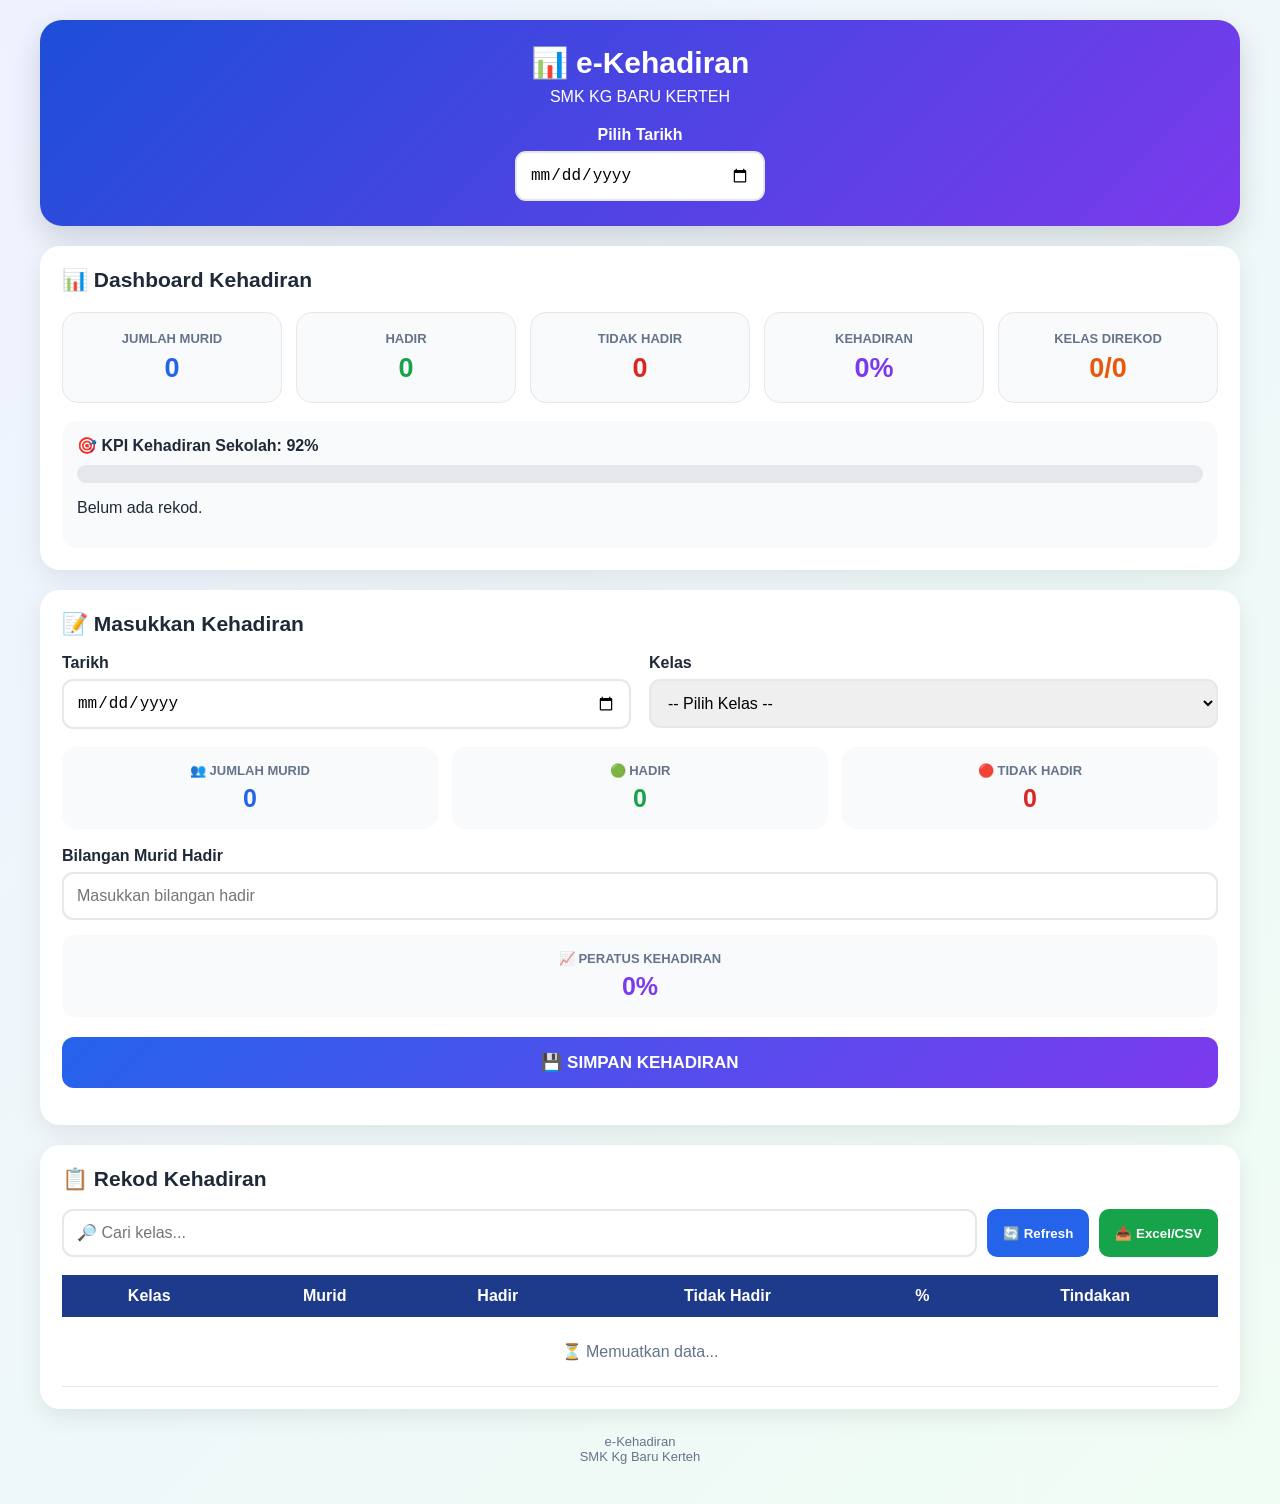
==== index.html @ 301db6bf "Update index.html" ====
<!DOCTYPE html>

<html lang="ms">

<head>

<meta charset="UTF-8">

<meta
name="viewport"
content="width=device-width, initial-scale=1.0">

<title>
e-Kehadiran SMK Kg Baru Kerteh
</title>


<style>

* {
    box-sizing: border-box;
}


body {

    margin: 0;

    font-family:
    Arial,
    sans-serif;

    background:
    linear-gradient(
        135deg,
        #eef2ff,
        #f0fdf4
    );

    color: #1f2937;

}


.container {

    width: min(
        1200px,
        94%
    );

    margin: auto;

    padding: 20px 0 40px;

}


.header {

    background:
    linear-gradient(
        135deg,
        #1d4ed8,
        #7c3aed
    );

    color: white;

    padding: 25px;

    border-radius: 22px;

    text-align: center;

    box-shadow:
    0 12px 30px
    rgba(0,0,0,.15);

}


.header h1 {

    margin: 0;

    font-size: 30px;

}


.header p {

    margin: 8px 0 0;

}


.date-control {

    margin-top: 20px;

}


.date-control input {

    max-width: 250px;

}


.card {

    background: white;

    border-radius: 20px;

    padding: 22px;

    margin-top: 20px;

    box-shadow:
    0 8px 25px
    rgba(0,0,0,.08);

}


.card-title {

    font-size: 21px;

    font-weight: bold;

    margin-bottom: 18px;

}


.dashboard {

    display: grid;

    grid-template-columns:
    repeat(5,1fr);

    gap: 14px;

    margin-top: 20px;

}


.stat {

    background: #f8fafc;

    border-radius: 16px;

    padding: 18px;

    text-align: center;

    border: 1px solid #e5e7eb;

}


.stat-title {

    font-size: 13px;

    font-weight: bold;

    color: #64748b;

}


.stat-value {

    font-size: 27px;

    font-weight: 800;

    margin-top: 7px;

}


.blue {
    color: #2563eb;
}


.green {
    color: #16a34a;
}


.red {
    color: #dc2626;
}


.purple {
    color: #7c3aed;
}


.orange {
    color: #ea580c;
}


.kpi-box {

    margin-top: 18px;

    background: #f8fafc;

    border-radius: 15px;

    padding: 15px;

}


.kpi-bar {

    height: 18px;

    background: #e5e7eb;

    border-radius: 20px;

    overflow: hidden;

    margin-top: 10px;

}


.kpi-progress {

    height: 100%;

    width: 0%;

    background:
    linear-gradient(
        90deg,
        #22c55e,
        #16a34a
    );

    transition: .4s;

}


.form-grid {

    display: grid;

    grid-template-columns:
    1fr 1fr;

    gap: 18px;

}


label {

    display: block;

    font-weight: bold;

    margin-bottom: 7px;

}


input,
select {

    width: 100%;

    padding: 13px;

    border-radius: 11px;

    border:
    2px solid #e5e7eb;

    font-size: 16px;

}


input:focus,
select:focus {

    outline: none;

    border-color: #2563eb;

}


.info-grid {

    display: grid;

    grid-template-columns:
    repeat(3,1fr);

    gap: 14px;

    margin-top: 18px;

}


.info {

    background: #f8fafc;

    padding: 16px;

    border-radius: 14px;

    text-align: center;

}


.info-label {

    font-size: 13px;

    color: #64748b;

    font-weight: bold;

}


.info-value {

    font-size: 25px;

    font-weight: 800;

    margin-top: 6px;

}


.save-btn {

    width: 100%;

    margin-top: 20px;

    padding: 15px;

    border: none;

    border-radius: 12px;

    color: white;

    background:
    linear-gradient(
        135deg,
        #2563eb,
        #7c3aed
    );

    font-size: 17px;

    font-weight: bold;

    cursor: pointer;

}


.save-btn:disabled {

    opacity: .6;

}


.message {

    margin-top: 15px;

}


.success {

    background: #ecfdf5;

    border: 1px solid #22c55e;

    color: #166534;

    padding: 15px;

    border-radius: 12px;

}


.error {

    background: #fef2f2;

    border: 1px solid #ef4444;

    color: #991b1b;

    padding: 15px;

    border-radius: 12px;

}


.tools {

    display: flex;

    gap: 10px;

    margin-bottom: 18px;

}


.search {

    flex: 1;

}


.export-btn {

    background: #16a34a;

    color: white;

}


.refresh-btn {

    background: #2563eb;

    color: white;

}


button {

    border: none;

    padding: 12px 16px;

    border-radius: 10px;

    font-weight: bold;

    cursor: pointer;

}


.table-wrapper {

    overflow-x: auto;

}


table {

    width: 100%;

    border-collapse: collapse;

    min-width: 750px;

}


th {

    background: #1e3a8a;

    color: white;

    padding: 12px;

}


td {

    padding: 11px;

    border-bottom:
    1px solid #e5e7eb;

    text-align: center;

}


tr:hover {

    background: #f8fafc;

}


.hadir {

    color: #16a34a;

    font-weight: bold;

}


.tidak {

    color: #dc2626;

    font-weight: bold;

}


.badge {

    display: inline-block;

    padding: 6px 10px;

    border-radius: 20px;

    background: #dbeafe;

    color: #1d4ed8;

    font-weight: bold;

}


.edit {

    background: #fef3c7;

    color: #92400e;

}


.empty {

    padding: 25px;

    text-align: center;

    color: #64748b;

}


.footer {

    text-align: center;

    margin-top: 25px;

    color: #64748b;

    font-size: 13px;

}


@media(max-width:900px) {

    .dashboard {

        grid-template-columns:
        repeat(2,1fr);

    }

}


@media(max-width:700px) {

    .form-grid {

        grid-template-columns: 1fr;

    }


    .info-grid {

        grid-template-columns: 1fr;

    }


    .tools {

        flex-direction: column;

    }


    .dashboard {

        grid-template-columns: 1fr 1fr;

    }


    .header h1 {

        font-size: 23px;

    }

}


</style>

</head>


<body>


<div class="container">


<div class="header">

<h1>
📊 e-Kehadiran
</h1>

<p>
SMK KG BARU KERTEH
</p>

<p id="tarikhPaparan">
</p>


<div class="date-control">

<label>
Pilih Tarikh
</label>

<input
type="date"
id="tarikh"
onchange="muatData()">

</div>

</div>


<!-- DASHBOARD -->


<div class="card">

<div class="card-title">
📊 Dashboard Kehadiran
</div>


<div class="dashboard">


<div class="stat">

<div class="stat-title">
JUMLAH MURID
</div>

<div
id="statJumlah"
class="stat-value blue">

0

</div>

</div>


<div class="stat">

<div class="stat-title">
HADIR
</div>

<div
id="statHadir"
class="stat-value green">

0

</div>

</div>


<div class="stat">

<div class="stat-title">
TIDAK HADIR
</div>

<div
id="statTidak"
class="stat-value red">

0

</div>

</div>


<div class="stat">

<div class="stat-title">
KEHADIRAN
</div>

<div
id="statPeratus"
class="stat-value purple">

0%

</div>

</div>


<div class="stat">

<div class="stat-title">
KELAS DIREKOD
</div>

<div
id="statKelas"
class="stat-value orange">

0/0

</div>

</div>


</div>


<div class="kpi-box">

<b>
🎯 KPI Kehadiran Sekolah: 92%
</b>

<div class="kpi-bar">

<div
id="kpiProgress"
class="kpi-progress">
</div>

</div>

<p id="kpiStatus">
Belum ada rekod.
</p>

</div>


</div>


<!-- BORANG -->


<div class="card">

<div class="card-title">
📝 Masukkan Kehadiran
</div>


<div class="form-grid">


<div>

<label>
Tarikh
</label>

<input
type="date"
id="tarikhInput"
onchange="syncTarikh()">

</div>


<div>

<label>
Kelas
</label>

<select
id="kelas"
onchange="tukarKelas()">

<option value="">
-- Pilih Kelas --
</option>

</select>

</div>


</div>


<div class="info-grid">


<div class="info">

<div class="info-label">
👥 JUMLAH MURID
</div>

<div
id="jumlahView"
class="info-value blue">

0

</div>

</div>


<div class="info">

<div class="info-label">
🟢 HADIR
</div>

<div
id="hadirView"
class="info-value green">

0

</div>

</div>


<div class="info">

<div class="info-label">
🔴 TIDAK HADIR
</div>

<div
id="takHadirView"
class="info-value red">

0

</div>

</div>


</div>


<div style="margin-top:18px;">

<label>
Bilangan Murid Hadir
</label>

<input
type="number"
id="hadir"
min="0"
placeholder="Masukkan bilangan hadir"
oninput="kira()">

</div>


<div class="info" style="margin-top:15px;">

<div class="info-label">
📈 PERATUS KEHADIRAN
</div>

<div
id="peratusView"
class="info-value purple">

0%

</div>

</div>


<button
id="btnSimpan"
class="save-btn"
onclick="simpan()">

💾 SIMPAN KEHADIRAN

</button>


<div
id="message"
class="message">
</div>


</div>


<!-- REKOD -->


<div class="card">

<div class="card-title">
📋 Rekod Kehadiran
</div>


<div class="tools">

<input
class="search"
type="text"
id="carian"
placeholder="🔎 Cari kelas..."
oninput="tapisJadual()">


<button
class="refresh-btn"
onclick="muatData()">

🔄 Refresh

</button>


<button
class="export-btn"
onclick="exportCSV()">

📥 Excel/CSV

</button>

</div>


<div class="table-wrapper">

<table>

<thead>

<tr>

<th>
Kelas
</th>

<th>
Murid
</th>

<th>
Hadir
</th>

<th>
Tidak Hadir
</th>

<th>
%
</th>

<th>
Tindakan
</th>

</tr>

</thead>


<tbody id="rekod">

<tr>

<td
colspan="6"
class="empty">

⏳ Memuatkan data...

</td>

</tr>

</tbody>

</table>

</div>


</div>


<div class="footer">

e-Kehadiran
<br>
SMK Kg Baru Kerteh

</div>


</div>


<script>


/************************************************
 * CONFIG
 ************************************************/


const SCRIPT_URL =
https://script.google.com/macros/s/AKfycbwJNVjR1p91tRyweeaOkxbf3aS13sUCuHmcvv4fq6puHfkIz-mjlURTvngEuiBLgDnQXQ/exec;


const KPI = 92;


let senaraiKelas = [];

let semuaRekod = [];


/************************************************
 * START
 ************************************************/


document.addEventListener(
    "DOMContentLoaded",
    async function() {

        const today =
            formatDateLocal(
                new Date()
            );

        document.getElementById(
            "tarikh"
        ).value = today;


        document.getElementById(
            "tarikhInput"
        ).value = today;


        paparTarikh();


        await muatKelas();

        await muatData();

    }
);


/************************************************
 * TARIKH
 ************************************************/


function formatDateLocal(date) {

    const y =
        date.getFullYear();


    const m =
        String(
            date.getMonth() + 1
        ).padStart(2,"0");


    const d =
        String(
            date.getDate()
        ).padStart(2,"0");


    return `${y}-${m}-${d}`;

}


function paparTarikh() {

    const value =
        document.getElementById(
            "tarikh"
        ).value;


    if (!value) return;


    const date =
        new Date(
            value + "T00:00:00"
        );


    document.getElementById(
        "tarikhPaparan"
    ).textContent =
        date.toLocaleDateString(
            "ms-MY",
            {
                weekday:"long",
                day:"numeric",
                month:"long",
                year:"numeric"
            }
        );

}


function syncTarikh() {

    const value =
        document.getElementById(
            "tarikhInput"
        ).value;


    document.getElementById(
        "tarikh"
    ).value =
        value;


    paparTarikh();

    muatData();

}


/************************************************
 * KELAS
 ************************************************/


async function muatKelas() {

    try {

        const response =
            await fetch(
                SCRIPT_URL +
                "?action=kelas&t=" +
                Date.now()
            );


        const result =
            await response.json();


        if (!Array.isArray(result)) {

            throw new Error(
                "Senarai kelas tidak sah."
            );

        }


        senaraiKelas =
            result;


        const select =
            document.getElementById(
                "kelas"
            );


        select.innerHTML = `

            <option value="">
                -- Pilih Kelas --
            </option>

        `;


        senaraiKelas.forEach(item => {

            const option =
                document.createElement(
                    "option"
                );


            option.value =
                item.kelas;


            option.textContent =
                item.kelas +
                " (" +
                item.jumlah +
                " murid)";


            select.appendChild(
                option
            );

        });

    }

    catch(error) {

        console.error(error);

        showMessage(
            "Gagal memuatkan senarai kelas.",
            true
        );

    }

}


/************************************************
 * TUKAR KELAS
 ************************************************/


function tukarKelas() {

    const kelas =
        document.getElementById(
            "kelas"
        ).value;


    const item =
        senaraiKelas.find(
            x =>
                x.kelas === kelas
        );


    const jumlah =
        item
            ? Number(item.jumlah)
            : 0;


    document.getElementById(
        "jumlahView"
    ).textContent =
        jumlah;


    document.getElementById(
        "hadir"
    ).value = "";


    document.getElementById(
        "hadir"
    ).max =
        jumlah;


    document.getElementById(
        "hadirView"
    ).textContent =
        "0";


    document.getElementById(
        "takHadirView"
    ).textContent =
        "0";


    document.getElementById(
        "peratusView"
    ).textContent =
        "0%";


    /*
     * Jika rekod kelas tersebut sudah ada,
     * paparkan untuk edit.
     */

    const existing =
        semuaRekod.find(
            x =>
                x.kelas === kelas
        );


    if (existing) {

        document.getElementById(
            "hadir"
        ).value =
            existing.hadir;

        kira();

    }

}


/************************************************
 * KIRA
 ************************************************/


function kira() {

    const jumlah =
        Number(
            document.getElementById(
                "jumlahView"
            ).textContent
        );


    const input =
        document.getElementById(
            "hadir"
        );


    const hadir =
        Number(
            input.value
        );


    if (!jumlah) {

        return;

    }


    if (
        input.value === ""
    ) {

        document.getElementById(
            "hadirView"
        ).textContent =
            "0";


        document.getElementById(
            "takHadirView"
        ).textContent =
            "0";


        document.getElementById(
            "peratusView"
        ).textContent =
            "0%";


        return;

    }


    if (
        hadir < 0 ||
        hadir > jumlah
    ) {

        input.style.borderColor =
            "#dc2626";

        document.getElementById(
            "takHadirView"
        ).textContent =
            "—";


        document.getElementById(
            "peratusView"
        ).textContent =
            "Tidak sah";


        return;

    }


    input.style.borderColor =
        "";


    const tidakHadir =
        jumlah - hadir;


    const peratus =
        (
            hadir /
            jumlah *
            100
        ).toFixed(2);


    document.getElementById(
        "hadirView"
    ).textContent =
        hadir;


    document.getElementById(
        "takHadirView"
    ).textContent =
        tidakHadir;


    document.getElementById(
        "peratusView"
    ).textContent =
        peratus + "%";

}


/************************************************
 * SIMPAN
 ************************************************/


async function simpan() {

    const tarikh =
        document.getElementById(
            "tarikhInput"
        ).value;


    const kelas =
        document.getElementById(
            "kelas"
        ).value;


    const hadirInput =
        document.getElementById(
            "hadir"
        );


    const hadir =
        Number(
            hadirInput.value
        );


    const item =
        senaraiKelas.find(
            x =>
                x.kelas === kelas
        );


    if (!tarikh) {

        showMessage(
            "⚠️ Sila pilih tarikh.",
            true
        );

        return;

    }


    if (!kelas) {

        showMessage(
            "⚠️ Sila pilih kelas.",
            true
        );

        return;

    }


    if (
        hadirInput.value === ""
    ) {

        showMessage(
            "⚠️ Sila masukkan bilangan hadir.",
            true
        );

        return;

    }


    const jumlah =
        Number(
            item.jumlah
        );


    if (
        hadir < 0 ||
        hadir > jumlah
    ) {

        showMessage(
            "⚠️ Bilangan hadir tidak sah.",
            true
        );

        return;

    }


    const button =
        document.getElementById(
            "btnSimpan"
        );


    button.disabled = true;

    button.textContent =
        "⏳ Menyimpan...";


    try {

        const response =
            await fetch(
                SCRIPT_URL,
                {

                    method: "POST",

                    body:
                        JSON.stringify({

                            action:
                                "simpan",

                            tarikh:
                                tarikh,

                            kelas:
                                kelas,

                            jumlah:
                                jumlah,

                            hadir:
                                hadir

                        })

                }
            );


        const result =
            await response.json();


        if (
            !result.success
        ) {

            throw new Error(
                result.error ||
                "Gagal menyimpan."
            );

        }


        showMessage(

            "✅ " +
            result.message +
            "<br><br>" +

            "<b>" +
            kelas +
            "</b><br>" +

            "Hadir: " +
            hadir +
            "/" +
            jumlah +
            "<br>" +

            "Tidak hadir: " +
            (
                jumlah - hadir
            ) +
            "<br>" +

            "Kehadiran: " +
            result.peratus +
            "%"

        );


        await muatData();


    }

    catch(error) {

        console.error(error);

        showMessage(
            "❌ Gagal menyimpan: " +
            error.message,
            true
        );

    }


    button.disabled = false;

    button.textContent =
        "💾 SIMPAN KEHADIRAN";

}


/************************************************
 * LOAD DATA
 ************************************************/


async function muatData() {

    const tarikh =
        document.getElementById(
            "tarikh"
        ).value;


    if (!tarikh) {

        return;

    }


    paparTarikh();


    const tbody =
        document.getElementById(
            "rekod"
        );


    tbody.innerHTML = `

        <tr>

            <td
                colspan="6"
                class="empty">

                ⏳ Memuatkan data...

            </td>

        </tr>

    `;


    try {

        const response =
            await fetch(

                SCRIPT_URL +
                "?action=rekod" +
                "&tarikh=" +
                encodeURIComponent(
                    tarikh
                ) +
                "&t=" +
                Date.now()

            );


        const result =
            await response.json();


        if (
            !result.success
        ) {

            throw new Error(
                result.error ||
                "Gagal mendapatkan data."
            );

        }


        semuaRekod =
            result.records || [];


        paparDashboard(
            result.summary
        );


        paparJadual(
            semuaRekod
        );


    }

    catch(error) {

        console.error(error);


        tbody.innerHTML = `

            <tr>

                <td
                    colspan="6"
                    class="empty"
                    style="color:#dc2626;">

                    ❌ Gagal memuatkan data.

                    <br><br>

                    ${error.message}

                </td>

            </tr>

        `;

    }

}


/************************************************
 * DASHBOARD
 ************************************************/


function paparDashboard(
    summary
) {

    document.getElementById(
        "statJumlah"
    ).textContent =
        summary.jumlah || 0;


    document.getElementById(
        "statHadir"
    ).textContent =
        summary.hadir || 0;


    document.getElementById(
        "statTidak"
    ).textContent =
        summary.tidakHadir || 0;


    document.getElementById(
        "statPeratus"
    ).textContent =
        (summary.peratus || 0)
        .toFixed(2) +
        "%";


    document.getElementById(
        "statKelas"
    ).textContent =

        (summary.kelasDirekod || 0) +
        "/" +
        (summary.jumlahKelas || 0);


    const progress =
        Math.min(
            Number(
                summary.peratus || 0
            ),
            100
        );


    document.getElementById(
        "kpiProgress"
    ).style.width =
        progress + "%";


    const status =
        document.getElementById(
            "kpiStatus"
        );


    if (
        summary.kelasDirekod === 0
    ) {

        status.textContent =
            "Belum ada rekod untuk tarikh ini.";

        return;

    }


    if (
        summary.peratus >= KPI
    ) {

        status.innerHTML =
            "🟢 <b>TAHNIAH!</b> " +
            "Kehadiran sekolah telah mencapai KPI 92%.";

    }

    else {

        status.innerHTML =
            "🔴 Kehadiran masih " +
            "di bawah KPI 92%. " +
            "Teruskan usaha meningkatkan kehadiran murid.";

    }

}


/************************************************
 * PAPAR JADUAL
 ************************************************/


function paparJadual(
    data
) {

    const tbody =
        document.getElementById(
            "rekod"
        );


    tbody.innerHTML = "";


    if (
        data.length === 0
    ) {

        tbody.innerHTML = `

            <tr>

                <td
                    colspan="6"
                    class="empty">

                    📭 Tiada rekod untuk tarikh ini.

                </td>

            </tr>

        `;

        return;

    }


    data.forEach(item => {

        const tr =
            document.createElement(
                "tr"
            );


        tr.innerHTML = `

            <td>
                <b>
                    ${escapeHTML(
                        item.kelas
                    )}
                </b>
            </td>

            <td>
                ${item.jumlah}
            </td>

            <td class="hadir">
                ${item.hadir}
            </td>

            <td class="tidak">
                ${item.tidakHadir}
            </td>

            <td>

                <span class="badge">

                    ${Number(
                        item.peratus
                    ).toFixed(2)}%

                </span>

            </td>

            <td>

                <button
                    class="edit"
                    onclick="editRekod(
                        '${escapeJS(item.kelas)}',
                        ${item.hadir}
                    )">

                    ✏️ Edit

                </button>

            </td>

        `;


        tbody.appendChild(
            tr
        );

    });

}


/************************************************
 * EDIT
 ************************************************/


function editRekod(
    kelas,
    hadir
) {

    document.getElementById(
        "kelas"
    ).value =
        kelas;


    tukarKelas();


    document.getElementById(
        "hadir"
    ).value =
        hadir;


    kira();


    window.scrollTo({

        top: 0,

        behavior: "smooth"

    });

}


/************************************************
 * CARIAN
 ************************************************/


function tapisJadual() {

    const search =
        document.getElementById(
            "carian"
        ).value
        .toLowerCase();


    const rows =
        document.querySelectorAll(
            "#rekod tr"
        );


    rows.forEach(row => {

        const text =
            row.textContent
            .toLowerCase();


        row.style.display =
            text.includes(search)
                ? ""
                : "none";

    });

}


/************************************************
 * EXPORT CSV
 ************************************************/


function exportCSV() {

    if (
        semuaRekod.length === 0
    ) {

        alert(
            "Tiada data untuk dieksport."
        );

        return;

    }


    const tarikh =
        document.getElementById(
            "tarikh"
        ).value;


    let csv =
        "Tarikh,Kelas,Jumlah Murid,Hadir,Tidak Hadir,Peratus\n";


    semuaRekod.forEach(item => {

        csv += [

            tarikh,

            item.kelas,

            item.jumlah,

            item.hadir,

            item.tidakHadir,

            Number(
                item.peratus
            ).toFixed(2) + "%"

        ].join(",") + "\n";

    });


    const blob =
        new Blob(
            [csv],
            {
                type:
                "text/csv;charset=utf-8;"
            }
        );


    const url =
        URL.createObjectURL(
            blob
        );


    const link =
        document.createElement(
            "a"
        );


    link.href = url;


    link.download =
        "Kehadiran_" +
        tarikh +
        ".csv";


    link.click();


    URL.revokeObjectURL(
        url
    );

}


/************************************************
 * MESSAGE
 ************************************************/


function showMessage(
    message,
    error = false
) {

    const element =
        document.getElementById(
            "message"
        );


    element.className =
        error
            ? "message error"
            : "message success";


    element.innerHTML =
        message;

}


/************************************************
 * SECURITY
 ************************************************/


function escapeHTML(
    value
) {

    return String(value)

        .replace(
            /&/g,
            "&amp;"
        )

        .replace(
            /</g,
            "&lt;"
        )

        .replace(
            />/g,
            "&gt;"
        )

        .replace(
            /"/g,
            "&quot;"
        )

        .replace(
            /'/g,
            "&#039;"
        );

}


function escapeJS(
    value
) {

    return String(value)
        .replace(
            /\\/g,
            "\\\\"
        )
        .replace(
            /'/g,
            "\\'"
        );

}


</script>

</body>

</html>
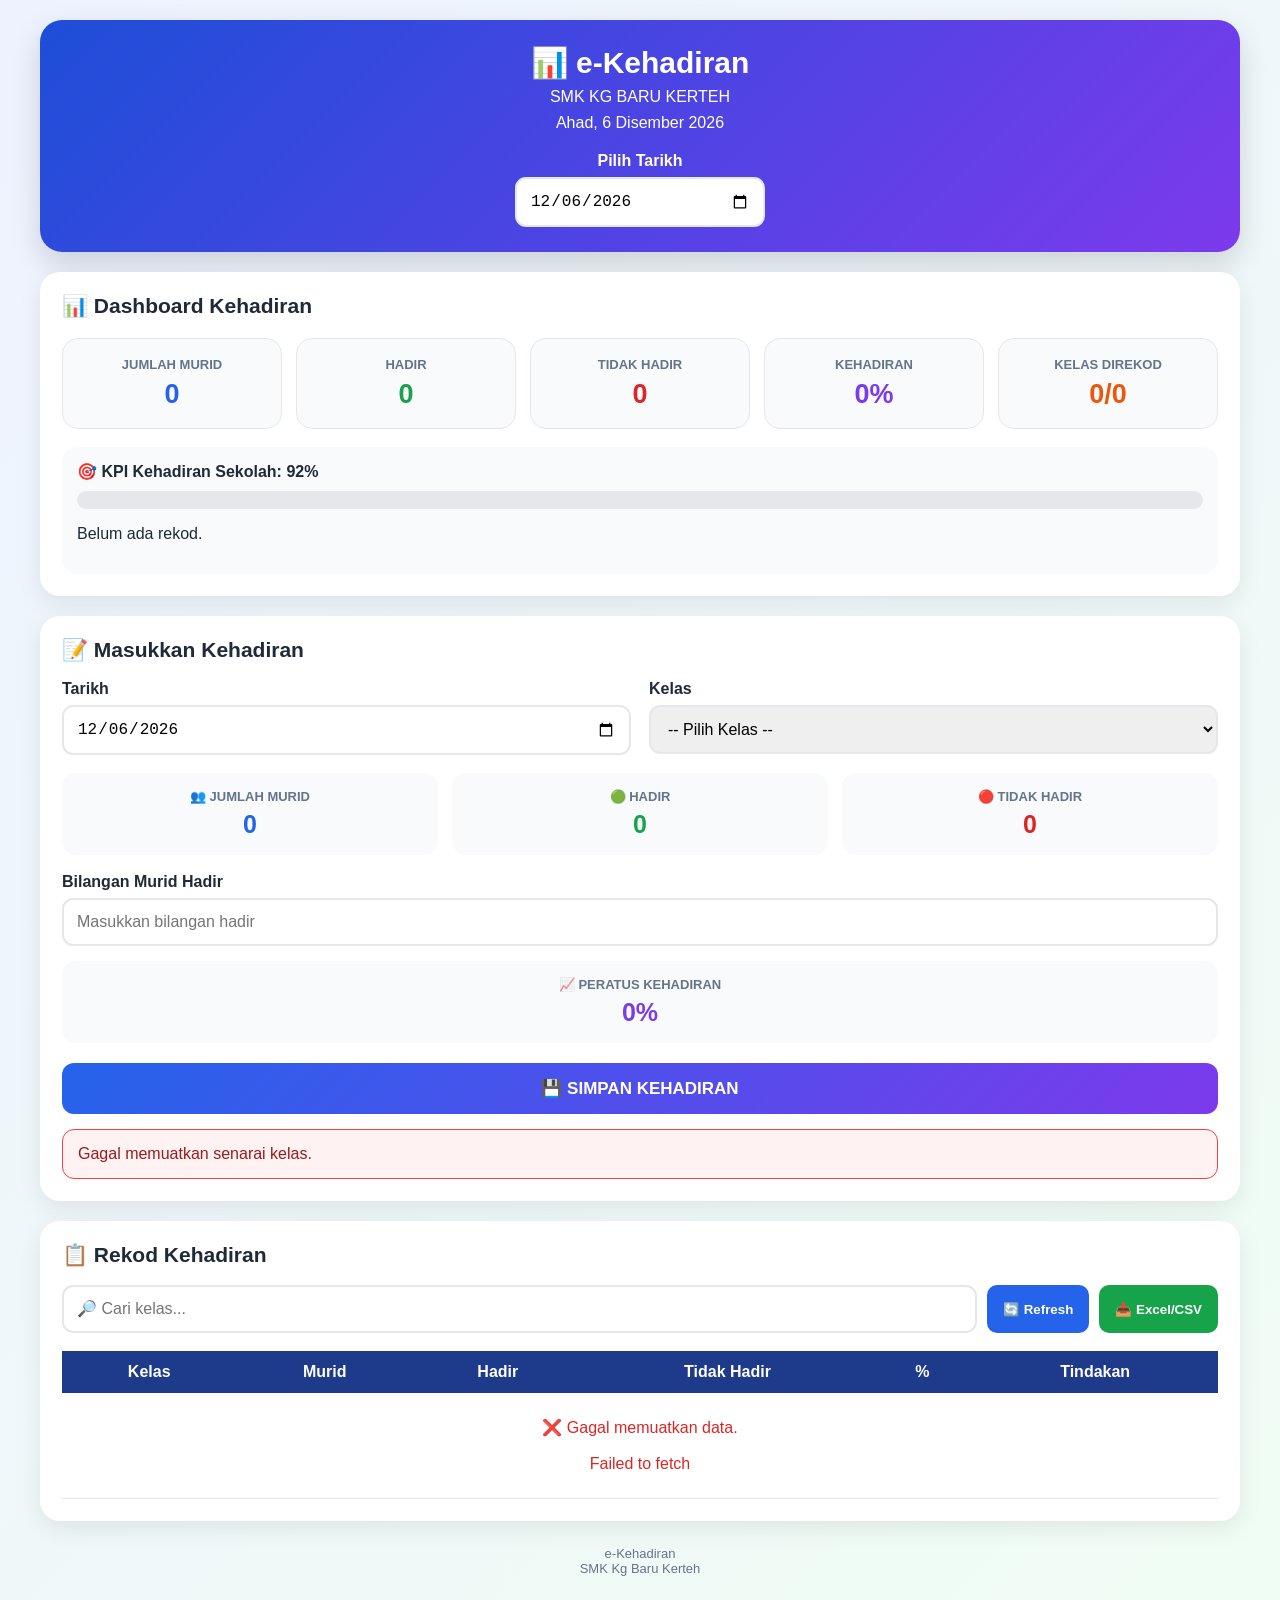
==== commit 61157b83: "Update index.html" ====
--- a/index.html
+++ b/index.html
@@ -1098,7 +1098,7 @@
 
 
 const SCRIPT_URL =
-https://script.google.com/macros/s/AKfycbwJNVjR1p91tRyweeaOkxbf3aS13sUCuHmcvv4fq6puHfkIz-mjlURTvngEuiBLgDnQXQ/exec;
+"https://script.google.com/macros/s/AKfycbwJNVjR1p91tRyweeaOkxbf3aS13sUCuHmcvv4fq6puHfkIz-mjlURTvngEuiBLgDnQXQ/exec";
 
 
 const KPI = 92;
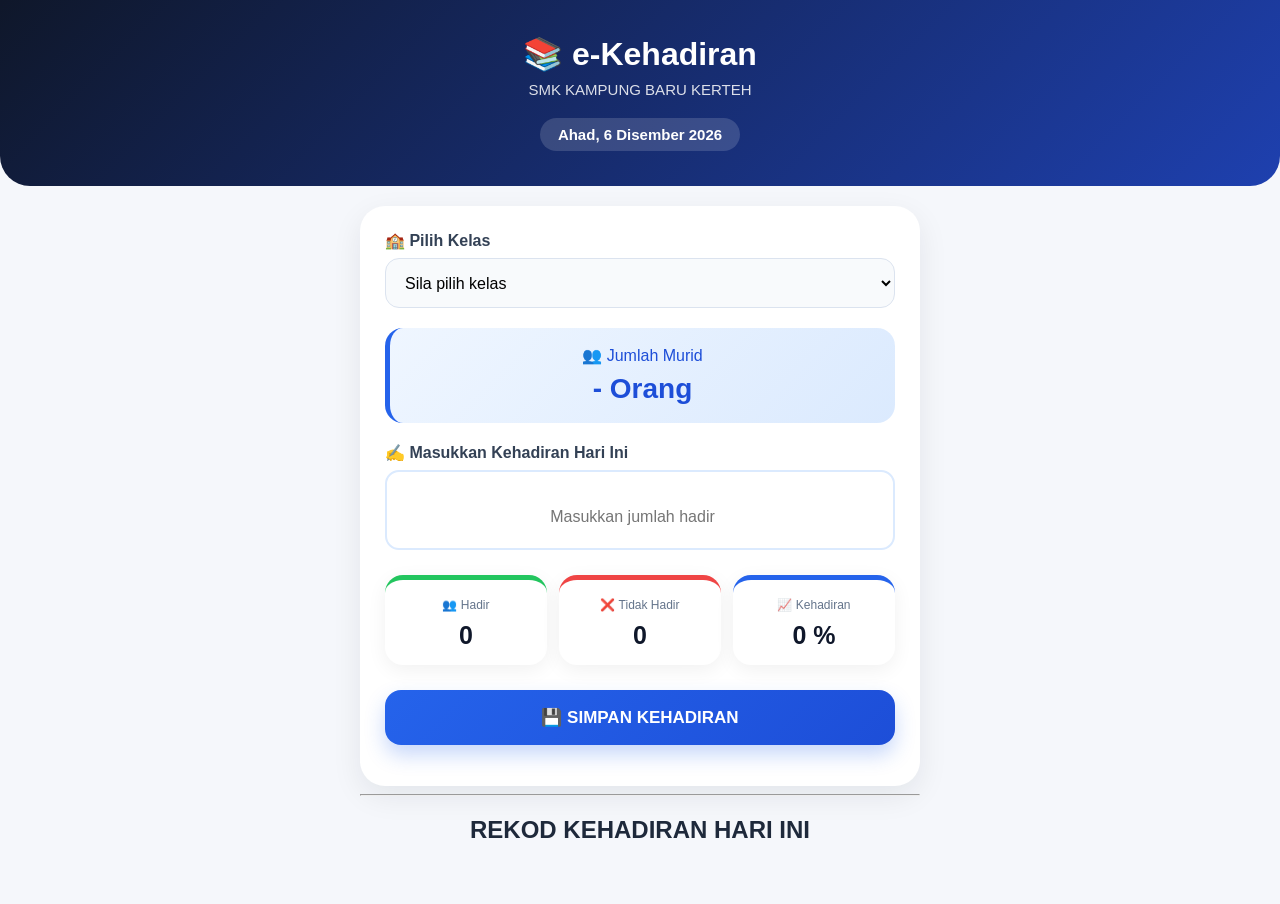
==== commit b8695599: "Add files via upload" ====
--- a/index.html
+++ b/index.html
@@ -1,657 +1,13 @@
 <!DOCTYPE html>
-
-<html lang="ms">
+<html>
 
 <head>
 
-<meta charset="UTF-8">
-
-<meta
-name="viewport"
-content="width=device-width, initial-scale=1.0">
-
-<title>
-e-Kehadiran SMK Kg Baru Kerteh
-</title>
-
-
-<style>
-
-* {
-    box-sizing: border-box;
-}
-
-
-body {
-
-    margin: 0;
-
-    font-family:
-    Arial,
-    sans-serif;
-
-    background:
-    linear-gradient(
-        135deg,
-        #eef2ff,
-        #f0fdf4
-    );
-
-    color: #1f2937;
-
-}
-
-
-.container {
-
-    width: min(
-        1200px,
-        94%
-    );
-
-    margin: auto;
-
-    padding: 20px 0 40px;
-
-}
-
-
-.header {
-
-    background:
-    linear-gradient(
-        135deg,
-        #1d4ed8,
-        #7c3aed
-    );
-
-    color: white;
-
-    padding: 25px;
-
-    border-radius: 22px;
-
-    text-align: center;
-
-    box-shadow:
-    0 12px 30px
-    rgba(0,0,0,.15);
-
-}
-
-
-.header h1 {
-
-    margin: 0;
-
-    font-size: 30px;
-
-}
-
-
-.header p {
-
-    margin: 8px 0 0;
-
-}
-
-
-.date-control {
-
-    margin-top: 20px;
-
-}
-
-
-.date-control input {
-
-    max-width: 250px;
-
-}
-
-
-.card {
-
-    background: white;
-
-    border-radius: 20px;
-
-    padding: 22px;
-
-    margin-top: 20px;
-
-    box-shadow:
-    0 8px 25px
-    rgba(0,0,0,.08);
-
-}
-
-
-.card-title {
-
-    font-size: 21px;
-
-    font-weight: bold;
-
-    margin-bottom: 18px;
-
-}
-
-
-.dashboard {
-
-    display: grid;
-
-    grid-template-columns:
-    repeat(5,1fr);
-
-    gap: 14px;
-
-    margin-top: 20px;
-
-}
-
-
-.stat {
-
-    background: #f8fafc;
-
-    border-radius: 16px;
-
-    padding: 18px;
-
-    text-align: center;
-
-    border: 1px solid #e5e7eb;
-
-}
-
-
-.stat-title {
-
-    font-size: 13px;
-
-    font-weight: bold;
-
-    color: #64748b;
-
-}
-
-
-.stat-value {
-
-    font-size: 27px;
-
-    font-weight: 800;
-
-    margin-top: 7px;
-
-}
-
-
-.blue {
-    color: #2563eb;
-}
-
-
-.green {
-    color: #16a34a;
-}
-
-
-.red {
-    color: #dc2626;
-}
-
-
-.purple {
-    color: #7c3aed;
-}
-
-
-.orange {
-    color: #ea580c;
-}
-
-
-.kpi-box {
-
-    margin-top: 18px;
-
-    background: #f8fafc;
-
-    border-radius: 15px;
-
-    padding: 15px;
-
-}
-
-
-.kpi-bar {
-
-    height: 18px;
-
-    background: #e5e7eb;
-
-    border-radius: 20px;
-
-    overflow: hidden;
-
-    margin-top: 10px;
-
-}
-
-
-.kpi-progress {
-
-    height: 100%;
-
-    width: 0%;
-
-    background:
-    linear-gradient(
-        90deg,
-        #22c55e,
-        #16a34a
-    );
-
-    transition: .4s;
-
-}
-
-
-.form-grid {
-
-    display: grid;
-
-    grid-template-columns:
-    1fr 1fr;
-
-    gap: 18px;
-
-}
-
-
-label {
-
-    display: block;
-
-    font-weight: bold;
-
-    margin-bottom: 7px;
-
-}
-
-
-input,
-select {
-
-    width: 100%;
-
-    padding: 13px;
-
-    border-radius: 11px;
-
-    border:
-    2px solid #e5e7eb;
-
-    font-size: 16px;
-
-}
-
-
-input:focus,
-select:focus {
-
-    outline: none;
-
-    border-color: #2563eb;
-
-}
-
-
-.info-grid {
-
-    display: grid;
-
-    grid-template-columns:
-    repeat(3,1fr);
-
-    gap: 14px;
-
-    margin-top: 18px;
-
-}
-
-
-.info {
-
-    background: #f8fafc;
-
-    padding: 16px;
-
-    border-radius: 14px;
-
-    text-align: center;
-
-}
-
-
-.info-label {
-
-    font-size: 13px;
-
-    color: #64748b;
-
-    font-weight: bold;
-
-}
-
-
-.info-value {
-
-    font-size: 25px;
-
-    font-weight: 800;
-
-    margin-top: 6px;
-
-}
-
-
-.save-btn {
-
-    width: 100%;
-
-    margin-top: 20px;
-
-    padding: 15px;
-
-    border: none;
-
-    border-radius: 12px;
-
-    color: white;
-
-    background:
-    linear-gradient(
-        135deg,
-        #2563eb,
-        #7c3aed
-    );
-
-    font-size: 17px;
-
-    font-weight: bold;
-
-    cursor: pointer;
-
-}
-
-
-.save-btn:disabled {
-
-    opacity: .6;
-
-}
-
-
-.message {
-
-    margin-top: 15px;
-
-}
-
-
-.success {
-
-    background: #ecfdf5;
-
-    border: 1px solid #22c55e;
-
-    color: #166534;
-
-    padding: 15px;
-
-    border-radius: 12px;
-
-}
-
-
-.error {
-
-    background: #fef2f2;
-
-    border: 1px solid #ef4444;
-
-    color: #991b1b;
-
-    padding: 15px;
-
-    border-radius: 12px;
-
-}
-
-
-.tools {
-
-    display: flex;
-
-    gap: 10px;
-
-    margin-bottom: 18px;
-
-}
-
-
-.search {
-
-    flex: 1;
-
-}
-
-
-.export-btn {
-
-    background: #16a34a;
-
-    color: white;
-
-}
-
-
-.refresh-btn {
-
-    background: #2563eb;
-
-    color: white;
-
-}
-
-
-button {
-
-    border: none;
-
-    padding: 12px 16px;
-
-    border-radius: 10px;
-
-    font-weight: bold;
-
-    cursor: pointer;
-
-}
-
-
-.table-wrapper {
-
-    overflow-x: auto;
-
-}
-
-
-table {
-
-    width: 100%;
-
-    border-collapse: collapse;
-
-    min-width: 750px;
-
-}
-
-
-th {
-
-    background: #1e3a8a;
-
-    color: white;
-
-    padding: 12px;
-
-}
-
-
-td {
-
-    padding: 11px;
-
-    border-bottom:
-    1px solid #e5e7eb;
-
-    text-align: center;
-
-}
-
-
-tr:hover {
-
-    background: #f8fafc;
-
-}
-
-
-.hadir {
-
-    color: #16a34a;
-
-    font-weight: bold;
-
-}
-
-
-.tidak {
-
-    color: #dc2626;
-
-    font-weight: bold;
-
-}
-
-
-.badge {
-
-    display: inline-block;
-
-    padding: 6px 10px;
-
-    border-radius: 20px;
-
-    background: #dbeafe;
-
-    color: #1d4ed8;
-
-    font-weight: bold;
-
-}
-
-
-.edit {
-
-    background: #fef3c7;
-
-    color: #92400e;
-
-}
-
-
-.empty {
-
-    padding: 25px;
-
-    text-align: center;
-
-    color: #64748b;
-
-}
-
-
-.footer {
-
-    text-align: center;
-
-    margin-top: 25px;
-
-    color: #64748b;
-
-    font-size: 13px;
-
-}
-
-
-@media(max-width:900px) {
-
-    .dashboard {
-
-        grid-template-columns:
-        repeat(2,1fr);
-
-    }
-
-}
-
-
-@media(max-width:700px) {
-
-    .form-grid {
-
-        grid-template-columns: 1fr;
-
-    }
-
-
-    .info-grid {
-
-        grid-template-columns: 1fr;
-
-    }
-
-
-    .tools {
-
-        flex-direction: column;
-
-    }
-
-
-    .dashboard {
-
-        grid-template-columns: 1fr 1fr;
-
-    }
-
-
-    .header h1 {
-
-        font-size: 23px;
-
-    }
-
-}
-
-
-</style>
+<title>e-Kehadiran SMK Kampung Baru Kerteh</title>
+
+<meta name="viewport" content="width=device-width, initial-scale=1">
+
+<link rel="stylesheet" href="css/style.css">
 
 </head>
 
@@ -659,1678 +15,366 @@
 <body>
 
 
+<div class="app-header">
+
+    <h1>
+        📚 e-Kehadiran
+    </h1>
+
+    <p>
+        SMK KAMPUNG BARU KERTEH
+    </p>
+
+    <span id="tarikhHariIni"></span>
+
+</div>
+
+
+
 <div class="container">
 
 
-<div class="header">
-
-<h1>
-📊 e-Kehadiran
-</h1>
-
-<p>
-SMK KG BARU KERTEH
-</p>
-
-<p id="tarikhPaparan">
-</p>
-
-
-<div class="date-control">
+
+<div class="result">
+
+
+<div class="form-card">
+
+
+
+<div class="field">
+
+<label>🏫 Pilih Kelas</label>
+
+
+<select id="kelas" onchange="tukarKelas()">
+
+
+<option value="" selected disabled>
+Sila pilih kelas
+</option>
+
+
+<option value="PRA LILY">
+PRA LILY
+</option>
+
+
+<option value="2 KVR MASAKAN">
+2 KVR MASAKAN
+</option>
+
+
+<option value="2 KVS PASTRI">
+2 KVS PASTRI
+</option>
+
+
+
+<option value="1 MAWAR">
+1 MAWAR
+</option>
+
+
+<option value="1 MELATI">
+1 MELATI
+</option>
+
+
+<option value="1 MELOR">
+1 MELOR
+</option>
+
+
+
+
+<option value="2 MAWAR">
+2 MAWAR
+</option>
+
+
+<option value="2 MELATI">
+2 MELATI
+</option>
+
+
+<option value="2 MELOR">
+2 MELOR
+</option>
+
+
+
+
+<option value="3 MAWAR">
+3 MAWAR
+</option>
+
+
+<option value="3 MELATI">
+3 MELATI
+</option>
+
+
+<option value="3 MELOR">
+3 MELOR
+</option>
+
+
+
+
+<option value="4 BAKAWALI">
+4 BAKAWALI
+</option>
+
+
+<option value="4 CEMPAKA">
+4 CEMPAKA
+</option>
+
+
+<option value="4 KENANGA">
+4 KENANGA
+</option>
+
+
+<option value="4 SEROJA">
+4 SEROJA
+</option>
+
+
+
+
+<option value="5 BAKAWALI">
+5 BAKAWALI
+</option>
+
+
+<option value="5 CEMPAKA">
+5 CEMPAKA
+</option>
+
+
+<option value="5 KENANGA">
+5 KENANGA
+</option>
+
+
+<option value="5 SEROJA">
+5 SEROJA
+</option>
+
+
+
+</select>
+
+
+</div>
+
+
+
+
+
+<div class="murid-card">
+
+
+👥 Jumlah Murid
+
+
+<h2 id="jumlahLabel">
+- Orang
+</h2>
+
+
+
+<input
+id="jumlah"
+value=""
+readonly
+hidden>
+
+
+
+</div>
+
+
+
+
+
+
+<div class="field">
+
 
 <label>
-Pilih Tarikh
+✍️ Masukkan Kehadiran Hari Ini
 </label>
 
+
+
 <input
-type="date"
-id="tarikh"
-onchange="muatData()">
-
-</div>
-
-</div>
-
-
-<!-- DASHBOARD -->
-
-
-<div class="card">
-
-<div class="card-title">
-📊 Dashboard Kehadiran
-</div>
-
-
-<div class="dashboard">
-
-
-<div class="stat">
-
-<div class="stat-title">
-JUMLAH MURID
-</div>
-
-<div
-id="statJumlah"
-class="stat-value blue">
-
+
+type="number"
+
+id="hadir"
+
+placeholder="Masukkan jumlah hadir"
+
+min="0"
+
+oninput="kira()"
+
+>
+
+
+
+
+</div>
+
+
+
+
+
+
+
+<div class="summary">
+
+
+<div class="summary-card">
+
+
+<small>
+👥 Hadir
+</small>
+
+
+<h2 id="hadirView">
 0
-
-</div>
-
-</div>
-
-
-<div class="stat">
-
-<div class="stat-title">
-HADIR
-</div>
-
-<div
-id="statHadir"
-class="stat-value green">
-
+</h2>
+
+
+</div>
+
+
+
+
+
+<div class="summary-card">
+
+
+<small>
+❌ Tidak Hadir
+</small>
+
+
+<h2 id="takHadir">
 0
-
-</div>
-
-</div>
-
-
-<div class="stat">
-
-<div class="stat-title">
-TIDAK HADIR
-</div>
-
-<div
-id="statTidak"
-class="stat-value red">
-
+</h2>
+
+
+</div>
+
+
+
+
+
+<div class="summary-card">
+
+
+<small>
+📈 Kehadiran
+</small>
+
+
+<h2>
+
+<span id="peratus">
 0
-
-</div>
-
-</div>
-
-
-<div class="stat">
-
-<div class="stat-title">
-KEHADIRAN
-</div>
-
-<div
-id="statPeratus"
-class="stat-value purple">
-
-0%
-
-</div>
-
-</div>
-
-
-<div class="stat">
-
-<div class="stat-title">
-KELAS DIREKOD
-</div>
-
-<div
-id="statKelas"
-class="stat-value orange">
-
-0/0
-
-</div>
-
-</div>
-
-
-</div>
-
-
-<div class="kpi-box">
-
-<b>
-🎯 KPI Kehadiran Sekolah: 92%
-</b>
-
-<div class="kpi-bar">
-
-<div
-id="kpiProgress"
-class="kpi-progress">
-</div>
-
-</div>
-
-<p id="kpiStatus">
-Belum ada rekod.
-</p>
-
-</div>
-
-
-</div>
-
-
-<!-- BORANG -->
-
-
-<div class="card">
-
-<div class="card-title">
-📝 Masukkan Kehadiran
-</div>
-
-
-<div class="form-grid">
-
-
-<div>
-
-<label>
-Tarikh
-</label>
-
-<input
-type="date"
-id="tarikhInput"
-onchange="syncTarikh()">
-
-</div>
-
-
-<div>
-
-<label>
-Kelas
-</label>
-
-<select
-id="kelas"
-onchange="tukarKelas()">
-
-<option value="">
--- Pilih Kelas --
-</option>
-
-</select>
-
-</div>
-
-
-</div>
-
-
-<div class="info-grid">
-
-
-<div class="info">
-
-<div class="info-label">
-👥 JUMLAH MURID
-</div>
-
-<div
-id="jumlahView"
-class="info-value blue">
-
-0
-
-</div>
-
-</div>
-
-
-<div class="info">
-
-<div class="info-label">
-🟢 HADIR
-</div>
-
-<div
-id="hadirView"
-class="info-value green">
-
-0
-
-</div>
-
-</div>
-
-
-<div class="info">
-
-<div class="info-label">
-🔴 TIDAK HADIR
-</div>
-
-<div
-id="takHadirView"
-class="info-value red">
-
-0
-
-</div>
-
-</div>
-
-
-</div>
-
-
-<div style="margin-top:18px;">
-
-<label>
-Bilangan Murid Hadir
-</label>
-
-<input
-type="number"
-id="hadir"
-min="0"
-placeholder="Masukkan bilangan hadir"
-oninput="kira()">
-
-</div>
-
-
-<div class="info" style="margin-top:15px;">
-
-<div class="info-label">
-📈 PERATUS KEHADIRAN
-</div>
-
-<div
-id="peratusView"
-class="info-value purple">
-
-0%
-
-</div>
-
-</div>
-
-
-<button
-id="btnSimpan"
-class="save-btn"
-onclick="simpan()">
+</span>
+
+%
+
+</h2>
+
+
+</div>
+
+
+
+</div>
+
+
+
+
+
+
+
+<button id="btnSimpan" onclick="simpan()">
+
 
 💾 SIMPAN KEHADIRAN
 
+
 </button>
 
 
-<div
-id="message"
-class="message">
-</div>
-
-
-</div>
-
-
-<!-- REKOD -->
-
-
-<div class="card">
-
-<div class="card-title">
-📋 Rekod Kehadiran
-</div>
-
-
-<div class="tools">
-
-<input
-class="search"
-type="text"
-id="carian"
-placeholder="🔎 Cari kelas..."
-oninput="tapisJadual()">
-
-
-<button
-class="refresh-btn"
-onclick="muatData()">
-
-🔄 Refresh
-
-</button>
-
-
-<button
-class="export-btn"
-onclick="exportCSV()">
-
-📥 Excel/CSV
-
-</button>
-
-</div>
-
-
-<div class="table-wrapper">
-
-<table>
-
-<thead>
-
-<tr>
-
-<th>
-Kelas
-</th>
-
-<th>
-Murid
-</th>
-
-<th>
-Hadir
-</th>
-
-<th>
-Tidak Hadir
-</th>
-
-<th>
-%
-</th>
-
-<th>
-Tindakan
-</th>
-
-</tr>
-
-</thead>
-
-
-<tbody id="rekod">
-
-<tr>
-
-<td
-colspan="6"
-class="empty">
-
-⏳ Memuatkan data...
-
-</td>
-
-</tr>
-
-</tbody>
+
+<p id="status"></p>
+
+
+
+
+</div>
+
+
+
+
+
+
+<hr>
+
+
+
+
+
+<h2 style="text-align:center">
+
+REKOD KEHADIRAN HARI INI
+
+</h2>
+
+
+
+
+
+<div class="table-container">
+
+
+<table id="rekod">
+
 
 </table>
 
-</div>
-
-
-</div>
-
-
-<div class="footer">
-
-e-Kehadiran
-<br>
-SMK Kg Baru Kerteh
-
-</div>
-
-
-</div>
-
-
-<script>
-
-
-/************************************************
- * CONFIG
- ************************************************/
-
-
-const SCRIPT_URL =
-"https://script.google.com/macros/s/AKfycbwJNVjR1p91tRyweeaOkxbf3aS13sUCuHmcvv4fq6puHfkIz-mjlURTvngEuiBLgDnQXQ/exec";
-
-
-const KPI = 92;
-
-
-let senaraiKelas = [];
-
-let semuaRekod = [];
-
-
-/************************************************
- * START
- ************************************************/
-
-
-document.addEventListener(
-    "DOMContentLoaded",
-    async function() {
-
-        const today =
-            formatDateLocal(
-                new Date()
-            );
-
-        document.getElementById(
-            "tarikh"
-        ).value = today;
-
-
-        document.getElementById(
-            "tarikhInput"
-        ).value = today;
-
-
-        paparTarikh();
-
-
-        await muatKelas();
-
-        await muatData();
-
-    }
-);
-
-
-/************************************************
- * TARIKH
- ************************************************/
-
-
-function formatDateLocal(date) {
-
-    const y =
-        date.getFullYear();
-
-
-    const m =
-        String(
-            date.getMonth() + 1
-        ).padStart(2,"0");
-
-
-    const d =
-        String(
-            date.getDate()
-        ).padStart(2,"0");
-
-
-    return `${y}-${m}-${d}`;
-
-}
-
-
-function paparTarikh() {
-
-    const value =
-        document.getElementById(
-            "tarikh"
-        ).value;
-
-
-    if (!value) return;
-
-
-    const date =
-        new Date(
-            value + "T00:00:00"
-        );
-
-
-    document.getElementById(
-        "tarikhPaparan"
-    ).textContent =
-        date.toLocaleDateString(
-            "ms-MY",
-            {
-                weekday:"long",
-                day:"numeric",
-                month:"long",
-                year:"numeric"
-            }
-        );
-
-}
-
-
-function syncTarikh() {
-
-    const value =
-        document.getElementById(
-            "tarikhInput"
-        ).value;
-
-
-    document.getElementById(
-        "tarikh"
-    ).value =
-        value;
-
-
-    paparTarikh();
-
-    muatData();
-
-}
-
-
-/************************************************
- * KELAS
- ************************************************/
-
-
-async function muatKelas() {
-
-    try {
-
-        const response =
-            await fetch(
-                SCRIPT_URL +
-                "?action=kelas&t=" +
-                Date.now()
-            );
-
-
-        const result =
-            await response.json();
-
-
-        if (!Array.isArray(result)) {
-
-            throw new Error(
-                "Senarai kelas tidak sah."
-            );
-
-        }
-
-
-        senaraiKelas =
-            result;
-
-
-        const select =
-            document.getElementById(
-                "kelas"
-            );
-
-
-        select.innerHTML = `
-
-            <option value="">
-                -- Pilih Kelas --
-            </option>
-
-        `;
-
-
-        senaraiKelas.forEach(item => {
-
-            const option =
-                document.createElement(
-                    "option"
-                );
-
-
-            option.value =
-                item.kelas;
-
-
-            option.textContent =
-                item.kelas +
-                " (" +
-                item.jumlah +
-                " murid)";
-
-
-            select.appendChild(
-                option
-            );
-
-        });
-
-    }
-
-    catch(error) {
-
-        console.error(error);
-
-        showMessage(
-            "Gagal memuatkan senarai kelas.",
-            true
-        );
-
-    }
-
-}
-
-
-/************************************************
- * TUKAR KELAS
- ************************************************/
-
-
-function tukarKelas() {
-
-    const kelas =
-        document.getElementById(
-            "kelas"
-        ).value;
-
-
-    const item =
-        senaraiKelas.find(
-            x =>
-                x.kelas === kelas
-        );
-
-
-    const jumlah =
-        item
-            ? Number(item.jumlah)
-            : 0;
-
-
-    document.getElementById(
-        "jumlahView"
-    ).textContent =
-        jumlah;
-
-
-    document.getElementById(
-        "hadir"
-    ).value = "";
-
-
-    document.getElementById(
-        "hadir"
-    ).max =
-        jumlah;
-
-
-    document.getElementById(
-        "hadirView"
-    ).textContent =
-        "0";
-
-
-    document.getElementById(
-        "takHadirView"
-    ).textContent =
-        "0";
-
-
-    document.getElementById(
-        "peratusView"
-    ).textContent =
-        "0%";
-
-
-    /*
-     * Jika rekod kelas tersebut sudah ada,
-     * paparkan untuk edit.
-     */
-
-    const existing =
-        semuaRekod.find(
-            x =>
-                x.kelas === kelas
-        );
-
-
-    if (existing) {
-
-        document.getElementById(
-            "hadir"
-        ).value =
-            existing.hadir;
-
-        kira();
-
-    }
-
-}
-
-
-/************************************************
- * KIRA
- ************************************************/
-
-
-function kira() {
-
-    const jumlah =
-        Number(
-            document.getElementById(
-                "jumlahView"
-            ).textContent
-        );
-
-
-    const input =
-        document.getElementById(
-            "hadir"
-        );
-
-
-    const hadir =
-        Number(
-            input.value
-        );
-
-
-    if (!jumlah) {
-
-        return;
-
-    }
-
-
-    if (
-        input.value === ""
-    ) {
-
-        document.getElementById(
-            "hadirView"
-        ).textContent =
-            "0";
-
-
-        document.getElementById(
-            "takHadirView"
-        ).textContent =
-            "0";
-
-
-        document.getElementById(
-            "peratusView"
-        ).textContent =
-            "0%";
-
-
-        return;
-
-    }
-
-
-    if (
-        hadir < 0 ||
-        hadir > jumlah
-    ) {
-
-        input.style.borderColor =
-            "#dc2626";
-
-        document.getElementById(
-            "takHadirView"
-        ).textContent =
-            "—";
-
-
-        document.getElementById(
-            "peratusView"
-        ).textContent =
-            "Tidak sah";
-
-
-        return;
-
-    }
-
-
-    input.style.borderColor =
-        "";
-
-
-    const tidakHadir =
-        jumlah - hadir;
-
-
-    const peratus =
-        (
-            hadir /
-            jumlah *
-            100
-        ).toFixed(2);
-
-
-    document.getElementById(
-        "hadirView"
-    ).textContent =
-        hadir;
-
-
-    document.getElementById(
-        "takHadirView"
-    ).textContent =
-        tidakHadir;
-
-
-    document.getElementById(
-        "peratusView"
-    ).textContent =
-        peratus + "%";
-
-}
-
-
-/************************************************
- * SIMPAN
- ************************************************/
-
-
-async function simpan() {
-
-    const tarikh =
-        document.getElementById(
-            "tarikhInput"
-        ).value;
-
-
-    const kelas =
-        document.getElementById(
-            "kelas"
-        ).value;
-
-
-    const hadirInput =
-        document.getElementById(
-            "hadir"
-        );
-
-
-    const hadir =
-        Number(
-            hadirInput.value
-        );
-
-
-    const item =
-        senaraiKelas.find(
-            x =>
-                x.kelas === kelas
-        );
-
-
-    if (!tarikh) {
-
-        showMessage(
-            "⚠️ Sila pilih tarikh.",
-            true
-        );
-
-        return;
-
-    }
-
-
-    if (!kelas) {
-
-        showMessage(
-            "⚠️ Sila pilih kelas.",
-            true
-        );
-
-        return;
-
-    }
-
-
-    if (
-        hadirInput.value === ""
-    ) {
-
-        showMessage(
-            "⚠️ Sila masukkan bilangan hadir.",
-            true
-        );
-
-        return;
-
-    }
-
-
-    const jumlah =
-        Number(
-            item.jumlah
-        );
-
-
-    if (
-        hadir < 0 ||
-        hadir > jumlah
-    ) {
-
-        showMessage(
-            "⚠️ Bilangan hadir tidak sah.",
-            true
-        );
-
-        return;
-
-    }
-
-
-    const button =
-        document.getElementById(
-            "btnSimpan"
-        );
-
-
-    button.disabled = true;
-
-    button.textContent =
-        "⏳ Menyimpan...";
-
-
-    try {
-
-        const response =
-            await fetch(
-                SCRIPT_URL,
-                {
-
-                    method: "POST",
-
-                    body:
-                        JSON.stringify({
-
-                            action:
-                                "simpan",
-
-                            tarikh:
-                                tarikh,
-
-                            kelas:
-                                kelas,
-
-                            jumlah:
-                                jumlah,
-
-                            hadir:
-                                hadir
-
-                        })
-
-                }
-            );
-
-
-        const result =
-            await response.json();
-
-
-        if (
-            !result.success
-        ) {
-
-            throw new Error(
-                result.error ||
-                "Gagal menyimpan."
-            );
-
-        }
-
-
-        showMessage(
-
-            "✅ " +
-            result.message +
-            "<br><br>" +
-
-            "<b>" +
-            kelas +
-            "</b><br>" +
-
-            "Hadir: " +
-            hadir +
-            "/" +
-            jumlah +
-            "<br>" +
-
-            "Tidak hadir: " +
-            (
-                jumlah - hadir
-            ) +
-            "<br>" +
-
-            "Kehadiran: " +
-            result.peratus +
-            "%"
-
-        );
-
-
-        await muatData();
-
-
-    }
-
-    catch(error) {
-
-        console.error(error);
-
-        showMessage(
-            "❌ Gagal menyimpan: " +
-            error.message,
-            true
-        );
-
-    }
-
-
-    button.disabled = false;
-
-    button.textContent =
-        "💾 SIMPAN KEHADIRAN";
-
-}
-
-
-/************************************************
- * LOAD DATA
- ************************************************/
-
-
-async function muatData() {
-
-    const tarikh =
-        document.getElementById(
-            "tarikh"
-        ).value;
-
-
-    if (!tarikh) {
-
-        return;
-
-    }
-
-
-    paparTarikh();
-
-
-    const tbody =
-        document.getElementById(
-            "rekod"
-        );
-
-
-    tbody.innerHTML = `
-
-        <tr>
-
-            <td
-                colspan="6"
-                class="empty">
-
-                ⏳ Memuatkan data...
-
-            </td>
-
-        </tr>
-
-    `;
-
-
-    try {
-
-        const response =
-            await fetch(
-
-                SCRIPT_URL +
-                "?action=rekod" +
-                "&tarikh=" +
-                encodeURIComponent(
-                    tarikh
-                ) +
-                "&t=" +
-                Date.now()
-
-            );
-
-
-        const result =
-            await response.json();
-
-
-        if (
-            !result.success
-        ) {
-
-            throw new Error(
-                result.error ||
-                "Gagal mendapatkan data."
-            );
-
-        }
-
-
-        semuaRekod =
-            result.records || [];
-
-
-        paparDashboard(
-            result.summary
-        );
-
-
-        paparJadual(
-            semuaRekod
-        );
-
-
-    }
-
-    catch(error) {
-
-        console.error(error);
-
-
-        tbody.innerHTML = `
-
-            <tr>
-
-                <td
-                    colspan="6"
-                    class="empty"
-                    style="color:#dc2626;">
-
-                    ❌ Gagal memuatkan data.
-
-                    <br><br>
-
-                    ${error.message}
-
-                </td>
-
-            </tr>
-
-        `;
-
-    }
-
-}
-
-
-/************************************************
- * DASHBOARD
- ************************************************/
-
-
-function paparDashboard(
-    summary
-) {
-
-    document.getElementById(
-        "statJumlah"
-    ).textContent =
-        summary.jumlah || 0;
-
-
-    document.getElementById(
-        "statHadir"
-    ).textContent =
-        summary.hadir || 0;
-
-
-    document.getElementById(
-        "statTidak"
-    ).textContent =
-        summary.tidakHadir || 0;
-
-
-    document.getElementById(
-        "statPeratus"
-    ).textContent =
-        (summary.peratus || 0)
-        .toFixed(2) +
-        "%";
-
-
-    document.getElementById(
-        "statKelas"
-    ).textContent =
-
-        (summary.kelasDirekod || 0) +
-        "/" +
-        (summary.jumlahKelas || 0);
-
-
-    const progress =
-        Math.min(
-            Number(
-                summary.peratus || 0
-            ),
-            100
-        );
-
-
-    document.getElementById(
-        "kpiProgress"
-    ).style.width =
-        progress + "%";
-
-
-    const status =
-        document.getElementById(
-            "kpiStatus"
-        );
-
-
-    if (
-        summary.kelasDirekod === 0
-    ) {
-
-        status.textContent =
-            "Belum ada rekod untuk tarikh ini.";
-
-        return;
-
-    }
-
-
-    if (
-        summary.peratus >= KPI
-    ) {
-
-        status.innerHTML =
-            "🟢 <b>TAHNIAH!</b> " +
-            "Kehadiran sekolah telah mencapai KPI 92%.";
-
-    }
-
-    else {
-
-        status.innerHTML =
-            "🔴 Kehadiran masih " +
-            "di bawah KPI 92%. " +
-            "Teruskan usaha meningkatkan kehadiran murid.";
-
-    }
-
-}
-
-
-/************************************************
- * PAPAR JADUAL
- ************************************************/
-
-
-function paparJadual(
-    data
-) {
-
-    const tbody =
-        document.getElementById(
-            "rekod"
-        );
-
-
-    tbody.innerHTML = "";
-
-
-    if (
-        data.length === 0
-    ) {
-
-        tbody.innerHTML = `
-
-            <tr>
-
-                <td
-                    colspan="6"
-                    class="empty">
-
-                    📭 Tiada rekod untuk tarikh ini.
-
-                </td>
-
-            </tr>
-
-        `;
-
-        return;
-
-    }
-
-
-    data.forEach(item => {
-
-        const tr =
-            document.createElement(
-                "tr"
-            );
-
-
-        tr.innerHTML = `
-
-            <td>
-                <b>
-                    ${escapeHTML(
-                        item.kelas
-                    )}
-                </b>
-            </td>
-
-            <td>
-                ${item.jumlah}
-            </td>
-
-            <td class="hadir">
-                ${item.hadir}
-            </td>
-
-            <td class="tidak">
-                ${item.tidakHadir}
-            </td>
-
-            <td>
-
-                <span class="badge">
-
-                    ${Number(
-                        item.peratus
-                    ).toFixed(2)}%
-
-                </span>
-
-            </td>
-
-            <td>
-
-                <button
-                    class="edit"
-                    onclick="editRekod(
-                        '${escapeJS(item.kelas)}',
-                        ${item.hadir}
-                    )">
-
-                    ✏️ Edit
-
-                </button>
-
-            </td>
-
-        `;
-
-
-        tbody.appendChild(
-            tr
-        );
-
-    });
-
-}
-
-
-/************************************************
- * EDIT
- ************************************************/
-
-
-function editRekod(
-    kelas,
-    hadir
-) {
-
-    document.getElementById(
-        "kelas"
-    ).value =
-        kelas;
-
-
-    tukarKelas();
-
-
-    document.getElementById(
-        "hadir"
-    ).value =
-        hadir;
-
-
-    kira();
-
-
-    window.scrollTo({
-
-        top: 0,
-
-        behavior: "smooth"
-
-    });
-
-}
-
-
-/************************************************
- * CARIAN
- ************************************************/
-
-
-function tapisJadual() {
-
-    const search =
-        document.getElementById(
-            "carian"
-        ).value
-        .toLowerCase();
-
-
-    const rows =
-        document.querySelectorAll(
-            "#rekod tr"
-        );
-
-
-    rows.forEach(row => {
-
-        const text =
-            row.textContent
-            .toLowerCase();
-
-
-        row.style.display =
-            text.includes(search)
-                ? ""
-                : "none";
-
-    });
-
-}
-
-
-/************************************************
- * EXPORT CSV
- ************************************************/
-
-
-function exportCSV() {
-
-    if (
-        semuaRekod.length === 0
-    ) {
-
-        alert(
-            "Tiada data untuk dieksport."
-        );
-
-        return;
-
-    }
-
-
-    const tarikh =
-        document.getElementById(
-            "tarikh"
-        ).value;
-
-
-    let csv =
-        "Tarikh,Kelas,Jumlah Murid,Hadir,Tidak Hadir,Peratus\n";
-
-
-    semuaRekod.forEach(item => {
-
-        csv += [
-
-            tarikh,
-
-            item.kelas,
-
-            item.jumlah,
-
-            item.hadir,
-
-            item.tidakHadir,
-
-            Number(
-                item.peratus
-            ).toFixed(2) + "%"
-
-        ].join(",") + "\n";
-
-    });
-
-
-    const blob =
-        new Blob(
-            [csv],
-            {
-                type:
-                "text/csv;charset=utf-8;"
-            }
-        );
-
-
-    const url =
-        URL.createObjectURL(
-            blob
-        );
-
-
-    const link =
-        document.createElement(
-            "a"
-        );
-
-
-    link.href = url;
-
-
-    link.download =
-        "Kehadiran_" +
-        tarikh +
-        ".csv";
-
-
-    link.click();
-
-
-    URL.revokeObjectURL(
-        url
-    );
-
-}
-
-
-/************************************************
- * MESSAGE
- ************************************************/
-
-
-function showMessage(
-    message,
-    error = false
-) {
-
-    const element =
-        document.getElementById(
-            "message"
-        );
-
-
-    element.className =
-        error
-            ? "message error"
-            : "message success";
-
-
-    element.innerHTML =
-        message;
-
-}
-
-
-/************************************************
- * SECURITY
- ************************************************/
-
-
-function escapeHTML(
-    value
-) {
-
-    return String(value)
-
-        .replace(
-            /&/g,
-            "&amp;"
-        )
-
-        .replace(
-            /</g,
-            "&lt;"
-        )
-
-        .replace(
-            />/g,
-            "&gt;"
-        )
-
-        .replace(
-            /"/g,
-            "&quot;"
-        )
-
-        .replace(
-            /'/g,
-            "&#039;"
-        );
-
-}
-
-
-function escapeJS(
-    value
-) {
-
-    return String(value)
-        .replace(
-            /\\/g,
-            "\\\\"
-        )
-        .replace(
-            /'/g,
-            "\\'"
-        );
-
-}
-
-
-</script>
+
+</div>
+
+
+
+
+
+</div>
+
+
+
+</div>
+
+
+
+
+
+
+<script src="js/script.js"></script>
+
+
 
 </body>
 
-</html>
+</html>
--- a/css/style.css
+++ b/css/style.css
@@ -0,0 +1,916 @@
+/* =========================
+   RESET
+========================= */
+
+*{
+    box-sizing:border-box;
+    font-family:
+    "Inter",
+    "Segoe UI",
+    Arial,
+    sans-serif;
+}
+
+
+body{
+
+    margin:0;
+
+    background:#f5f7fb;
+
+    color:#1e293b;
+	overflow-x:hidden;
+}
+
+
+
+/* =========================
+   HEADER
+========================= */
+
+.app-header{
+
+    background:
+    linear-gradient(
+        135deg,
+        #0f172a,
+        #1e40af
+    );
+
+    color:white;
+
+    padding:35px 20px;
+
+    text-align:center;
+
+    border-radius:0 0 30px 30px;
+
+}
+
+
+.app-header h1{
+
+    margin:0;
+
+    font-size:32px;
+
+    font-weight:700;
+
+}
+
+
+.app-header p{
+
+    margin:8px 0;
+
+    opacity:.85;
+
+    font-size:15px;
+
+}
+
+
+#tarikhHariIni{
+
+    display:inline-block;
+
+    margin-top:12px;
+
+    padding:8px 18px;
+
+    border-radius:30px;
+
+    background:rgba(255,255,255,0.15);
+
+    font-size:15px;
+
+    font-weight:700;
+
+    color:white;
+
+}
+
+
+/* =========================
+   CONTAINER
+========================= */
+
+
+.container{
+
+    width:100%;
+
+    max-width:600px;
+
+    margin:auto;
+
+    padding:20px;
+
+}
+
+
+
+/* =========================
+   FORM CARD
+========================= */
+
+
+.form-card{
+
+    background:white;
+
+    padding:25px;
+
+    border-radius:25px;
+
+    box-shadow:
+    0 10px 30px rgba(15,23,42,.08);
+
+}
+
+
+
+/* =========================
+   INPUT FIELD
+========================= */
+
+
+.field{
+
+    margin-bottom:20px;
+
+}
+
+
+.field label{
+
+    display:block;
+
+    font-weight:600;
+
+    margin-bottom:8px;
+
+    color:#334155;
+
+}
+
+
+
+select,
+input{
+
+
+    width:100%;
+
+    height:50px;
+
+    border-radius:14px;
+
+    border:1px solid #dbe3ef;
+
+    padding:0 15px;
+
+    font-size:16px;
+
+    background:#f8fafc;
+
+}
+
+
+
+select:focus,
+input:focus{
+
+    outline:none;
+
+    border-color:#2563eb;
+
+    background:white;
+
+}
+
+
+
+/* =========================
+   JUMLAH MURID CARD
+========================= */
+
+
+.murid-card{
+
+    background:#eff6ff;
+
+    border-radius:18px;
+
+    padding:18px;
+
+    text-align:center;
+
+    color:#1d4ed8;
+
+    margin-bottom:20px;
+
+}
+
+
+.murid-card h2{
+
+    margin:8px 0 0;
+
+    font-size:28px;
+
+}
+
+
+
+/* =========================
+   SUMMARY CARD
+========================= */
+
+
+.summary{
+
+    display:grid;
+
+    grid-template-columns:
+    repeat(3,1fr);
+
+    gap:12px;
+
+    margin:25px 0;
+
+}
+
+
+
+.summary-card{
+
+    background:white;
+
+    padding:15px 8px;
+
+    border-radius:18px;
+
+    text-align:center;
+
+    box-shadow:
+    0 5px 20px rgba(0,0,0,.06);
+
+}
+
+
+
+.summary-card small{
+
+    color:#64748b;
+
+    font-size:12px;
+
+}
+
+
+
+.summary-card h2{
+
+    margin:8px 0 0;
+
+    font-size:25px;
+
+    color:#0f172a;
+
+}
+
+
+
+/* =========================
+   BUTTON
+========================= */
+
+
+button{
+
+
+    width:100%;
+
+    height:55px;
+
+    border:none;
+
+    border-radius:16px;
+
+    background:#2563eb;
+
+    color:white;
+
+    font-size:17px;
+
+    font-weight:700;
+
+    cursor:pointer;
+
+
+    transition:.2s;
+
+}
+
+
+
+button:hover{
+
+    transform:translateY(-2px);
+
+    background:#1d4ed8;
+
+}
+
+
+
+button:disabled{
+
+    opacity:.6;
+
+}
+
+
+
+/* =========================
+   STATUS
+========================= */
+
+
+#status{
+
+    margin-top:15px;
+
+}
+
+
+
+/* =========================
+   TABLE
+========================= */
+
+
+#rekod{
+
+    background:white;
+
+    border-radius:20px;
+
+    overflow:hidden;
+
+    border-collapse:collapse;
+
+    margin-top:20px;
+
+}
+
+
+
+#rekod th{
+
+    background:#0f172a;
+
+    color:white;
+
+    padding:12px;
+
+}
+
+
+#rekod td{
+
+    padding:12px;
+
+    text-align:center;
+
+}
+
+
+
+/* =========================
+   MOBILE
+========================= */
+
+
+@media(max-width:500px){
+
+
+.app-header h1{
+
+    font-size:26px;
+
+}
+
+
+.container{
+
+    padding:15px;
+
+}
+
+
+.form-card{
+
+    padding:20px;
+
+}
+
+
+.summary{
+
+    gap:8px;
+
+}
+
+
+.summary-card h2{
+
+    font-size:22px;
+
+}
+
+
+}
+
+#rekod{
+
+    width:100%;
+
+    margin-top:20px;
+
+    border-collapse:separate;
+
+    border-spacing:0;
+
+    background:white;
+
+    border-radius:20px;
+
+    overflow:hidden;
+
+    box-shadow:
+    0 8px 25px rgba(0,0,0,.06);
+
+}
+
+
+#rekod th{
+
+    background:#0f172a;
+
+    color:white;
+
+    padding:15px;
+
+    font-size:14px;
+
+}
+
+
+#rekod td{
+
+    padding:15px;
+
+    border-bottom:1px solid #e2e8f0;
+
+    text-align:center;
+
+}
+
+
+#rekod tr:last-child td{
+
+    border-bottom:none;
+
+}
+
+
+#rekod button{
+
+    width:auto;
+
+    height:38px;
+
+    padding:0 20px;
+
+    font-size:14px;
+
+    border-radius:12px;
+
+}
+
+#hadir{
+
+    height:80px;
+
+    font-size:36px;
+
+    font-weight:700;
+
+    text-align:center;
+
+    color:#0f172a;
+
+    background:white;
+
+    border:2px solid #dbeafe;
+
+}
+
+
+#hadir::placeholder{
+
+    font-size:16px;
+
+    font-weight:400;
+
+}
+
+.murid-card{
+
+    background:
+    linear-gradient(
+        135deg,
+        #eff6ff,
+        #dbeafe
+    );
+
+    border-left:
+    5px solid #2563eb;
+
+}
+
+.summary-card:nth-child(1){
+
+    border-top:5px solid #22c55e;
+
+}
+
+
+.summary-card:nth-child(2){
+
+    border-top:5px solid #ef4444;
+
+}
+
+
+.summary-card:nth-child(3){
+
+    border-top:5px solid #2563eb;
+
+}
+
+#btnSimpan{
+
+    background:
+    linear-gradient(
+        135deg,
+        #2563eb,
+        #1d4ed8
+    );
+
+    box-shadow:
+    0 10px 20px rgba(37,99,235,.25);
+
+}
+.success-card{
+
+background:#f0fdf4;
+
+border-radius:20px;
+
+padding:25px;
+
+margin-top:20px;
+
+text-align:center;
+
+border:
+1px solid #bbf7d0;
+
+animation:
+slideUp .3s ease;
+
+}
+
+
+.success-icon{
+
+width:55px;
+
+height:55px;
+
+margin:auto;
+
+display:flex;
+
+align-items:center;
+
+justify-content:center;
+
+border-radius:50%;
+
+background:#22c55e;
+
+color:white;
+
+font-size:30px;
+
+font-weight:bold;
+
+}
+
+
+.success-card h3{
+
+margin:15px 0 10px;
+
+color:#166534;
+
+}
+
+
+.success-card p{
+
+margin:6px;
+
+color:#334155;
+
+}
+
+
+
+@keyframes slideUp{
+
+from{
+
+opacity:0;
+
+transform:
+translateY(15px);
+
+}
+
+to{
+
+opacity:1;
+
+transform:none;
+
+}
+
+}
+
+.rekod-card{
+
+    background:white;
+
+    padding:20px;
+
+    border-radius:22px;
+
+    margin-top:15px;
+
+    box-shadow:
+    0 8px 25px rgba(0,0,0,.06);
+
+}
+
+
+
+.rekod-header{
+
+    display:flex;
+
+    justify-content:space-between;
+
+    align-items:center;
+
+    margin-bottom:15px;
+
+}
+
+
+
+.rekod-header h3{
+
+    margin:0;
+
+    font-size:18px;
+
+}
+
+
+
+.rekod-header span{
+
+    background:#dcfce7;
+
+    color:#15803d;
+
+    padding:6px 14px;
+
+    border-radius:20px;
+
+    font-weight:700;
+
+}
+
+
+
+.rekod-detail{
+
+    display:grid;
+
+    grid-template-columns:repeat(3,1fr);
+
+    gap:10px;
+
+    margin-bottom:15px;
+
+}
+
+
+
+.rekod-detail div{
+
+    background:#f8fafc;
+
+    padding:12px 5px;
+
+    border-radius:15px;
+
+    text-align:center;
+
+}
+
+
+
+.rekod-detail small{
+
+    display:block;
+
+    color:#64748b;
+
+    font-size:12px;
+
+}
+
+
+
+.rekod-detail b{
+
+    font-size:22px;
+
+}
+
+
+
+.hadir-text{
+
+    color:#16a34a;
+
+}
+
+
+
+.tidak-text{
+
+    color:#dc2626;
+
+}
+
+
+
+.rekod-card button{
+
+    height:42px;
+
+    font-size:14px;
+
+}
+
+#rekod{
+
+width:100%;
+
+border-collapse:separate;
+
+border-spacing:0 10px;
+
+}
+
+
+
+#rekod th{
+
+background:#1e293b;
+
+color:white;
+
+padding:14px;
+
+font-size:14px;
+
+}
+
+
+
+#rekod td{
+
+background:white;
+
+padding:14px;
+
+text-align:center;
+
+box-shadow:0 5px 15px rgba(0,0,0,.05);
+
+}
+
+
+
+#rekod tr td:first-child{
+
+border-radius:12px 0 0 12px;
+
+}
+
+
+
+#rekod tr td:last-child{
+
+border-radius:0 12px 12px 0;
+
+}
+
+
+
+.hadir-text{
+
+color:#16a34a;
+
+font-weight:bold;
+
+}
+
+
+
+.tidak-text{
+
+color:#dc2626;
+
+font-weight:bold;
+
+}
+
+
+
+.peratus-badge{
+
+background:#dcfce7;
+
+color:#15803d;
+
+padding:6px 12px;
+
+border-radius:20px;
+
+font-weight:bold;
+
+font-size:13px;
+
+}
+
+
+
+.edit-btn{
+
+border:none;
+
+background:#eff6ff;
+
+padding:8px 12px;
+
+border-radius:10px;
+
+cursor:pointer;
+
+}
+.table-container{
+
+    width:100%;
+
+    overflow-x:auto;
+
+    -webkit-overflow-scrolling:touch;
+
+}
+
+
+#rekod{
+
+    min-width:700px;
+
+}
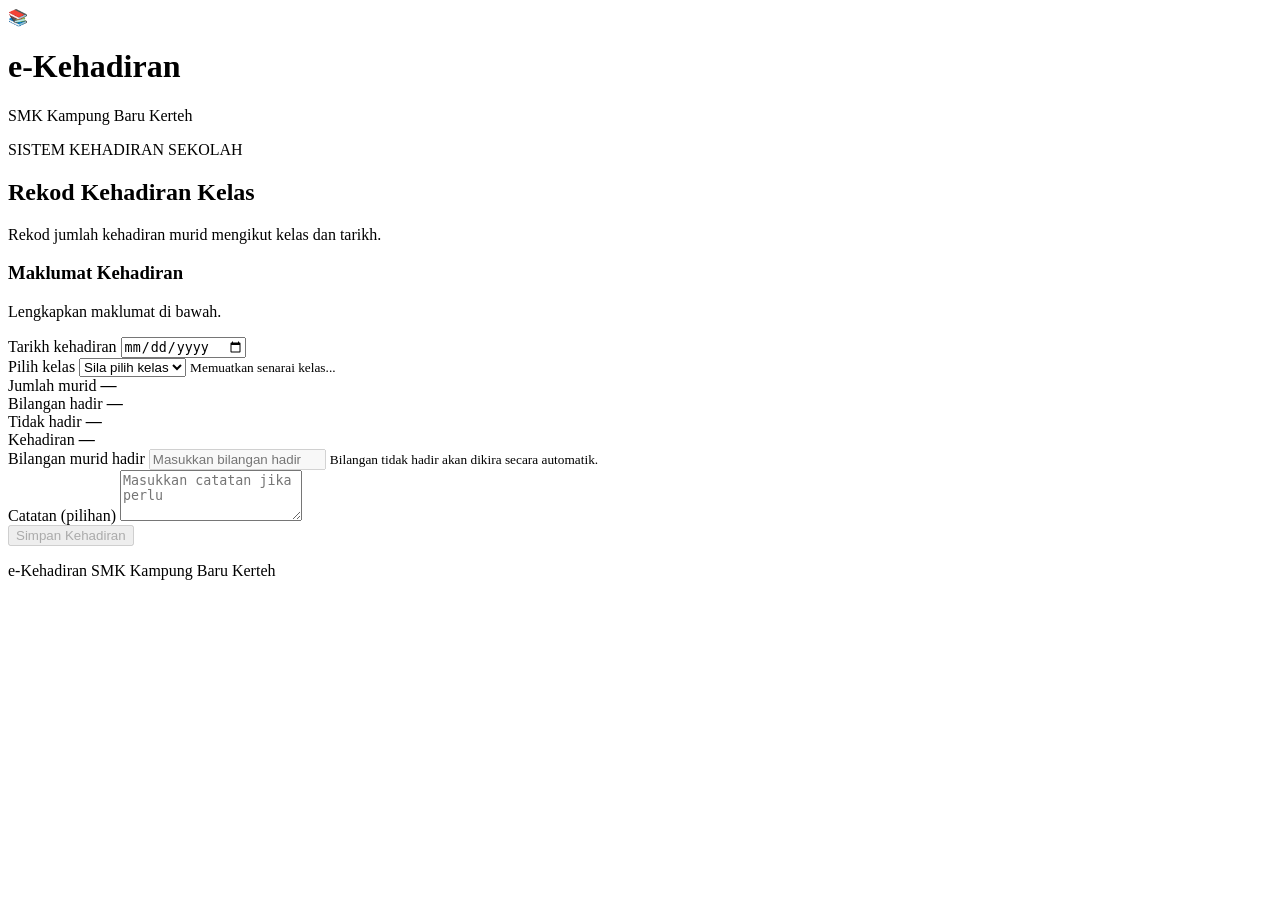
==== commit 0e1e12a5: "rebuild e-kehadiran HTM" ====
--- a/index.html
+++ b/index.html
@@ -1,380 +1,118 @@
+
 <!DOCTYPE html>
-<html>
+<html lang="ms">
+<head>
+  <meta charset="UTF-8">
+  <meta name="viewport" content="width=device-width, initial-scale=1.0">
+  <meta name="theme-color" content="#123c69">
 
-<head>
+  <title>e-Kehadiran | SMK Kampung Baru Kerteh</title>
 
-<title>e-Kehadiran SMK Kampung Baru Kerteh</title>
-
-<meta name="viewport" content="width=device-width, initial-scale=1">
-
-<link rel="stylesheet" href="css/style.css">
-
+  <link rel="stylesheet" href="style.css">
+  <script src="script.js" defer></script>
 </head>
 
+<body>
+  <header class="app-header">
+    <div class="header-inner">
+      <div class="brand-icon" aria-hidden="true">📚</div>
+      <div>
+        <h1>e-Kehadiran</h1>
+        <p>SMK Kampung Baru Kerteh</p>
+      </div>
+    </div>
+  </header>
 
-<body>
+  <main class="container">
+    <section class="welcome-section">
+      <p class="eyebrow">SISTEM KEHADIRAN SEKOLAH</p>
+      <h2>Rekod Kehadiran Kelas</h2>
+      <p>Rekod jumlah kehadiran murid mengikut kelas dan tarikh.</p>
+    </section>
 
+    <section class="attendance-card">
+      <div class="card-heading">
+        <h3>Maklumat Kehadiran</h3>
+        <p>Lengkapkan maklumat di bawah.</p>
+      </div>
 
-<div class="app-header">
+      <form id="attendanceForm">
+        <div class="form-group">
+          <label for="tarikh">Tarikh kehadiran</label>
+          <input type="date" id="tarikh" name="tarikh" required>
+        </div>
 
-    <h1>
-        📚 e-Kehadiran
-    </h1>
+        <div class="form-group">
+          <label for="kelas">Pilih kelas</label>
+          <select id="kelas" name="kelas" required>
+            <option value="">Sila pilih kelas</option>
+          </select>
+          <small id="classStatus" class="help-text">
+            Memuatkan senarai kelas...
+          </small>
+        </div>
 
-    <p>
-        SMK KAMPUNG BARU KERTEH
-    </p>
+        <div class="stats-grid">
+          <div class="stat-box">
+            <span class="stat-label">Jumlah murid</span>
+            <strong id="jumlahMurid">—</strong>
+          </div>
 
-    <span id="tarikhHariIni"></span>
+          <div class="stat-box">
+            <span class="stat-label">Bilangan hadir</span>
+            <strong id="jumlahHadirPreview">—</strong>
+          </div>
 
-</div>
+          <div class="stat-box">
+            <span class="stat-label">Tidak hadir</span>
+            <strong id="jumlahTidakHadir">—</strong>
+          </div>
 
+          <div class="stat-box">
+            <span class="stat-label">Kehadiran</span>
+            <strong id="peratusKehadiran">—</strong>
+          </div>
+        </div>
 
+        <div class="form-group">
+          <label for="bilanganHadir">Bilangan murid hadir</label>
+          <input
+            type="number"
+            id="bilanganHadir"
+            name="bilanganHadir"
+            min="0"
+            step="1"
+            placeholder="Masukkan bilangan hadir"
+            required
+            disabled
+          >
+          <small class="help-text">
+            Bilangan tidak hadir akan dikira secara automatik.
+          </small>
+        </div>
 
-<div class="container">
+        <div class="form-group">
+          <label for="catatan">Catatan (pilihan)</label>
+          <textarea
+            id="catatan"
+            name="catatan"
+            rows="3"
+            maxlength="500"
+            placeholder="Masukkan catatan jika perlu"
+          ></textarea>
+        </div>
 
+        <button type="submit" id="saveButton" disabled>
+          Simpan Kehadiran
+        </button>
 
+        <p id="message" class="message" role="status" aria-live="polite"></p>
+      </form>
+    </section>
 
-<div class="result">
-
-
-<div class="form-card">
-
-
-
-<div class="field">
-
-<label>🏫 Pilih Kelas</label>
-
-
-<select id="kelas" onchange="tukarKelas()">
-
-
-<option value="" selected disabled>
-Sila pilih kelas
-</option>
-
-
-<option value="PRA LILY">
-PRA LILY
-</option>
-
-
-<option value="2 KVR MASAKAN">
-2 KVR MASAKAN
-</option>
-
-
-<option value="2 KVS PASTRI">
-2 KVS PASTRI
-</option>
-
-
-
-<option value="1 MAWAR">
-1 MAWAR
-</option>
-
-
-<option value="1 MELATI">
-1 MELATI
-</option>
-
-
-<option value="1 MELOR">
-1 MELOR
-</option>
-
-
-
-
-<option value="2 MAWAR">
-2 MAWAR
-</option>
-
-
-<option value="2 MELATI">
-2 MELATI
-</option>
-
-
-<option value="2 MELOR">
-2 MELOR
-</option>
-
-
-
-
-<option value="3 MAWAR">
-3 MAWAR
-</option>
-
-
-<option value="3 MELATI">
-3 MELATI
-</option>
-
-
-<option value="3 MELOR">
-3 MELOR
-</option>
-
-
-
-
-<option value="4 BAKAWALI">
-4 BAKAWALI
-</option>
-
-
-<option value="4 CEMPAKA">
-4 CEMPAKA
-</option>
-
-
-<option value="4 KENANGA">
-4 KENANGA
-</option>
-
-
-<option value="4 SEROJA">
-4 SEROJA
-</option>
-
-
-
-
-<option value="5 BAKAWALI">
-5 BAKAWALI
-</option>
-
-
-<option value="5 CEMPAKA">
-5 CEMPAKA
-</option>
-
-
-<option value="5 KENANGA">
-5 KENANGA
-</option>
-
-
-<option value="5 SEROJA">
-5 SEROJA
-</option>
-
-
-
-</select>
-
-
-</div>
-
-
-
-
-
-<div class="murid-card">
-
-
-👥 Jumlah Murid
-
-
-<h2 id="jumlahLabel">
-- Orang
-</h2>
-
-
-
-<input
-id="jumlah"
-value=""
-readonly
-hidden>
-
-
-
-</div>
-
-
-
-
-
-
-<div class="field">
-
-
-<label>
-✍️ Masukkan Kehadiran Hari Ini
-</label>
-
-
-
-<input
-
-type="number"
-
-id="hadir"
-
-placeholder="Masukkan jumlah hadir"
-
-min="0"
-
-oninput="kira()"
-
->
-
-
-
-
-</div>
-
-
-
-
-
-
-
-<div class="summary">
-
-
-<div class="summary-card">
-
-
-<small>
-👥 Hadir
-</small>
-
-
-<h2 id="hadirView">
-0
-</h2>
-
-
-</div>
-
-
-
-
-
-<div class="summary-card">
-
-
-<small>
-❌ Tidak Hadir
-</small>
-
-
-<h2 id="takHadir">
-0
-</h2>
-
-
-</div>
-
-
-
-
-
-<div class="summary-card">
-
-
-<small>
-📈 Kehadiran
-</small>
-
-
-<h2>
-
-<span id="peratus">
-0
-</span>
-
-%
-
-</h2>
-
-
-</div>
-
-
-
-</div>
-
-
-
-
-
-
-
-<button id="btnSimpan" onclick="simpan()">
-
-
-💾 SIMPAN KEHADIRAN
-
-
-</button>
-
-
-
-<p id="status"></p>
-
-
-
-
-</div>
-
-
-
-
-
-
-<hr>
-
-
-
-
-
-<h2 style="text-align:center">
-
-REKOD KEHADIRAN HARI INI
-
-</h2>
-
-
-
-
-
-<div class="table-container">
-
-
-<table id="rekod">
-
-
-</table>
-
-
-</div>
-
-
-
-
-
-</div>
-
-
-
-</div>
-
-
-
-
-
-
-<script src="js/script.js"></script>
-
-
-
+    <footer class="app-footer">
+      <p>e-Kehadiran SMK Kampung Baru Kerteh</p>
+    </footer>
+  </main>
 </body>
-
-</html>+</html>
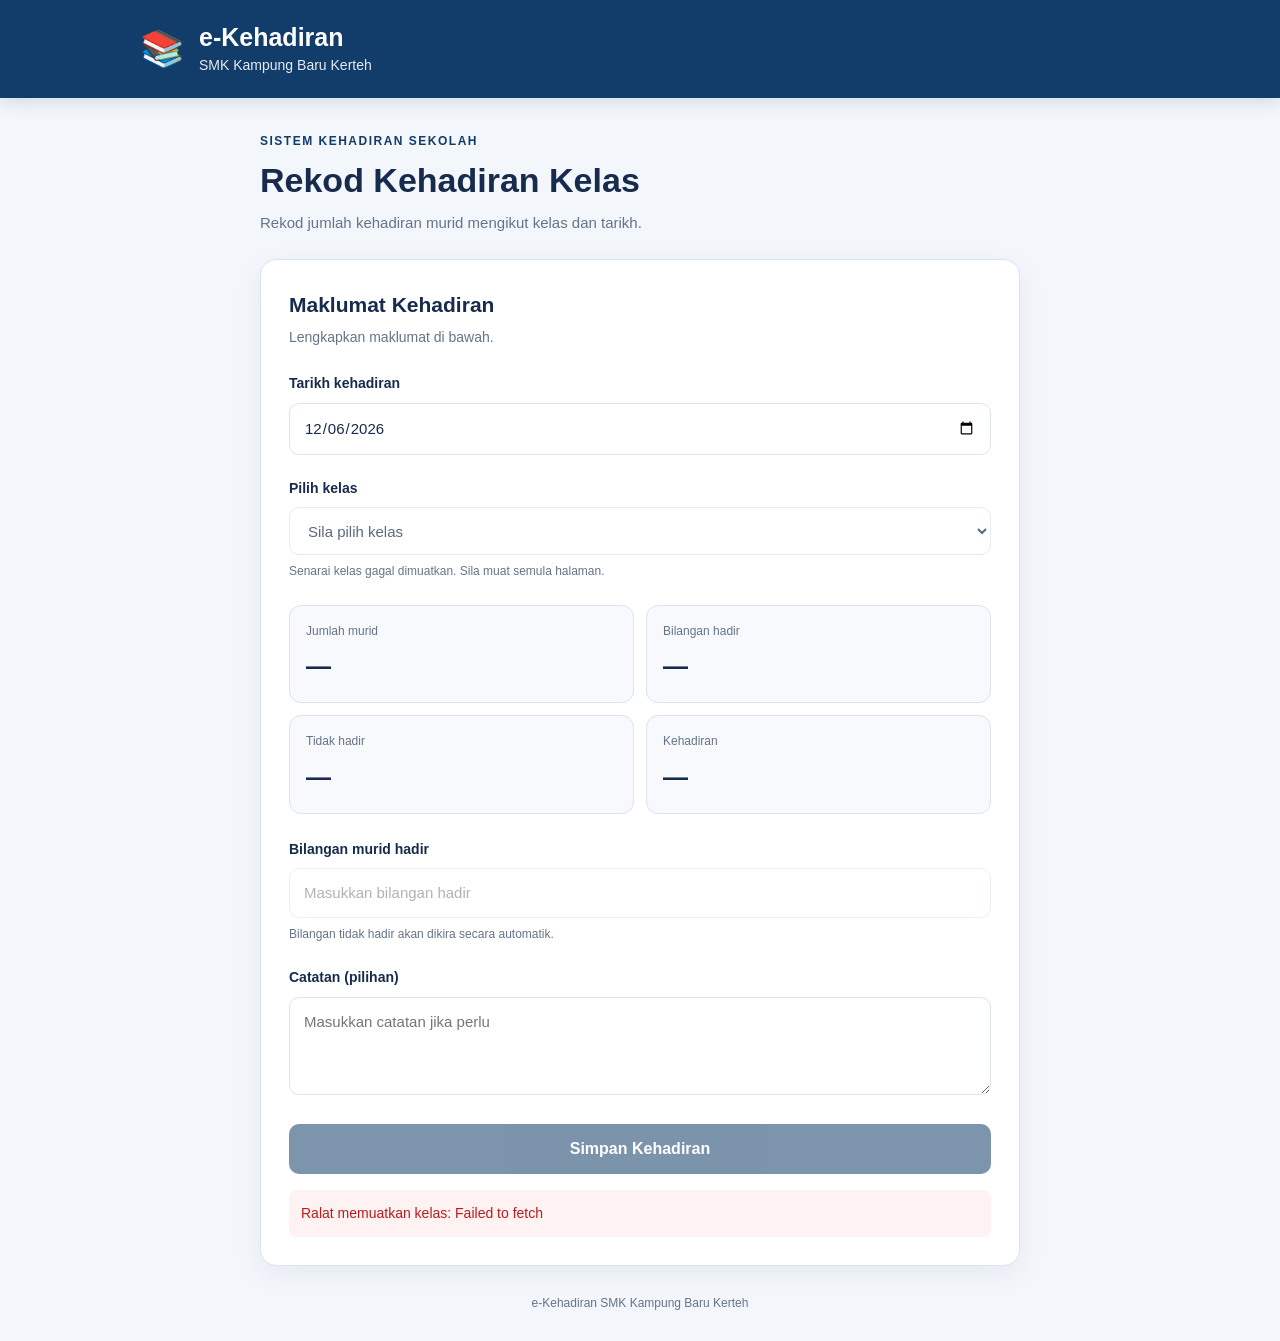
==== commit 8722fddd: "Update index.html" ====
--- a/index.html
+++ b/index.html
@@ -8,8 +8,8 @@
 
   <title>e-Kehadiran | SMK Kampung Baru Kerteh</title>
 
-  <link rel="stylesheet" href="style.css">
-  <script src="script.js" defer></script>
+  <link rel="stylesheet" href="css/style.css">
+<script src="js/script.js" defer></script>
 </head>
 
 <body>
--- a/css/style.css
+++ b/css/style.css
@@ -0,0 +1,259 @@
+
+* {
+  box-sizing: border-box;
+  margin: 0;
+  padding: 0;
+}
+
+:root {
+  --primary: #123c69;
+  --primary-dark: #0b2948;
+  --background: #f3f6fb;
+  --surface: #ffffff;
+  --text: #172b4d;
+  --muted: #64748b;
+  --border: #dbe3ee;
+  --success: #15803d;
+  --danger: #b91c1c;
+  --radius: 16px;
+}
+
+body {
+  font-family: Arial, Helvetica, sans-serif;
+  background: var(--background);
+  color: var(--text);
+  line-height: 1.6;
+  min-height: 100vh;
+}
+
+.app-header {
+  background: var(--primary);
+  color: white;
+  padding: 20px;
+  box-shadow: 0 4px 16px rgba(18, 60, 105, 0.15);
+}
+
+.header-inner {
+  width: 100%;
+  max-width: 1000px;
+  margin: 0 auto;
+  display: flex;
+  align-items: center;
+  gap: 14px;
+}
+
+.brand-icon {
+  font-size: 36px;
+}
+
+.app-header h1 {
+  font-size: 25px;
+  line-height: 1.3;
+}
+
+.app-header p {
+  font-size: 14px;
+  opacity: 0.9;
+}
+
+.container {
+  width: min(100% - 32px, 760px);
+  margin: 0 auto;
+}
+
+.welcome-section {
+  padding: 34px 0 24px;
+}
+
+.eyebrow {
+  color: var(--primary);
+  font-size: 12px;
+  font-weight: 700;
+  letter-spacing: 1.5px;
+  margin-bottom: 8px;
+}
+
+.welcome-section h2 {
+  font-size: clamp(25px, 5vw, 34px);
+  line-height: 1.25;
+  margin-bottom: 10px;
+}
+
+.welcome-section > p:last-child {
+  color: var(--muted);
+  font-size: 15px;
+}
+
+.attendance-card {
+  background: var(--surface);
+  padding: 28px;
+  border: 1px solid var(--border);
+  border-radius: var(--radius);
+  box-shadow: 0 8px 30px rgba(23, 43, 77, 0.06);
+}
+
+.card-heading {
+  margin-bottom: 24px;
+}
+
+.card-heading h3 {
+  font-size: 21px;
+  margin-bottom: 4px;
+}
+
+.card-heading p {
+  color: var(--muted);
+  font-size: 14px;
+}
+
+.form-group {
+  margin-bottom: 22px;
+}
+
+.form-group label {
+  display: block;
+  font-size: 14px;
+  font-weight: 700;
+  margin-bottom: 8px;
+}
+
+input,
+select,
+textarea {
+  width: 100%;
+  min-height: 48px;
+  padding: 12px 14px;
+  border: 1px solid var(--border);
+  border-radius: 10px;
+  background: white;
+  color: var(--text);
+  font: inherit;
+  font-size: 15px;
+  outline: none;
+}
+
+textarea {
+  resize: vertical;
+  min-height: 90px;
+}
+
+input:focus,
+select:focus,
+textarea:focus {
+  border-color: var(--primary);
+  box-shadow: 0 0 0 3px rgba(18, 60, 105, 0.12);
+}
+
+input:disabled,
+button:disabled {
+  cursor: not-allowed;
+  opacity: 0.55;
+}
+
+.help-text {
+  display: block;
+  margin-top: 7px;
+  font-size: 12px;
+  color: var(--muted);
+}
+
+.stats-grid {
+  display: grid;
+  grid-template-columns: repeat(2, minmax(0, 1fr));
+  gap: 12px;
+  margin: 24px 0;
+}
+
+.stat-box {
+  padding: 16px;
+  background: #f7f9fc;
+  border: 1px solid var(--border);
+  border-radius: 12px;
+}
+
+.stat-label {
+  display: block;
+  color: var(--muted);
+  font-size: 12px;
+  margin-bottom: 5px;
+}
+
+.stat-box strong {
+  display: block;
+  font-size: 25px;
+  overflow-wrap: anywhere;
+}
+
+button {
+  width: 100%;
+  min-height: 50px;
+  border: none;
+  border-radius: 10px;
+  background: var(--primary);
+  color: white;
+  font-size: 16px;
+  font-weight: 700;
+  cursor: pointer;
+  transition: background 0.2s ease;
+}
+
+button:hover:not(:disabled) {
+  background: var(--primary-dark);
+}
+
+.message {
+  margin-top: 16px;
+  font-size: 14px;
+  overflow-wrap: anywhere;
+}
+
+.message:empty {
+  display: none;
+}
+
+.message.success {
+  padding: 12px;
+  color: var(--success);
+  background: #f0fdf4;
+  border-radius: 8px;
+}
+
+.message.error {
+  padding: 12px;
+  color: var(--danger);
+  background: #fef2f2;
+  border-radius: 8px;
+}
+
+.app-footer {
+  padding: 28px 0;
+  text-align: center;
+  color: var(--muted);
+  font-size: 12px;
+}
+
+@media (max-width: 480px) {
+  .app-header {
+    padding: 16px;
+  }
+
+  .app-header h1 {
+    font-size: 22px;
+  }
+
+  .attendance-card {
+    padding: 20px 16px;
+  }
+
+  .stats-grid {
+    gap: 8px;
+  }
+
+  .stat-box {
+    padding: 12px;
+  }
+
+  .stat-box strong {
+    font-size: 22px;
+  }
+}
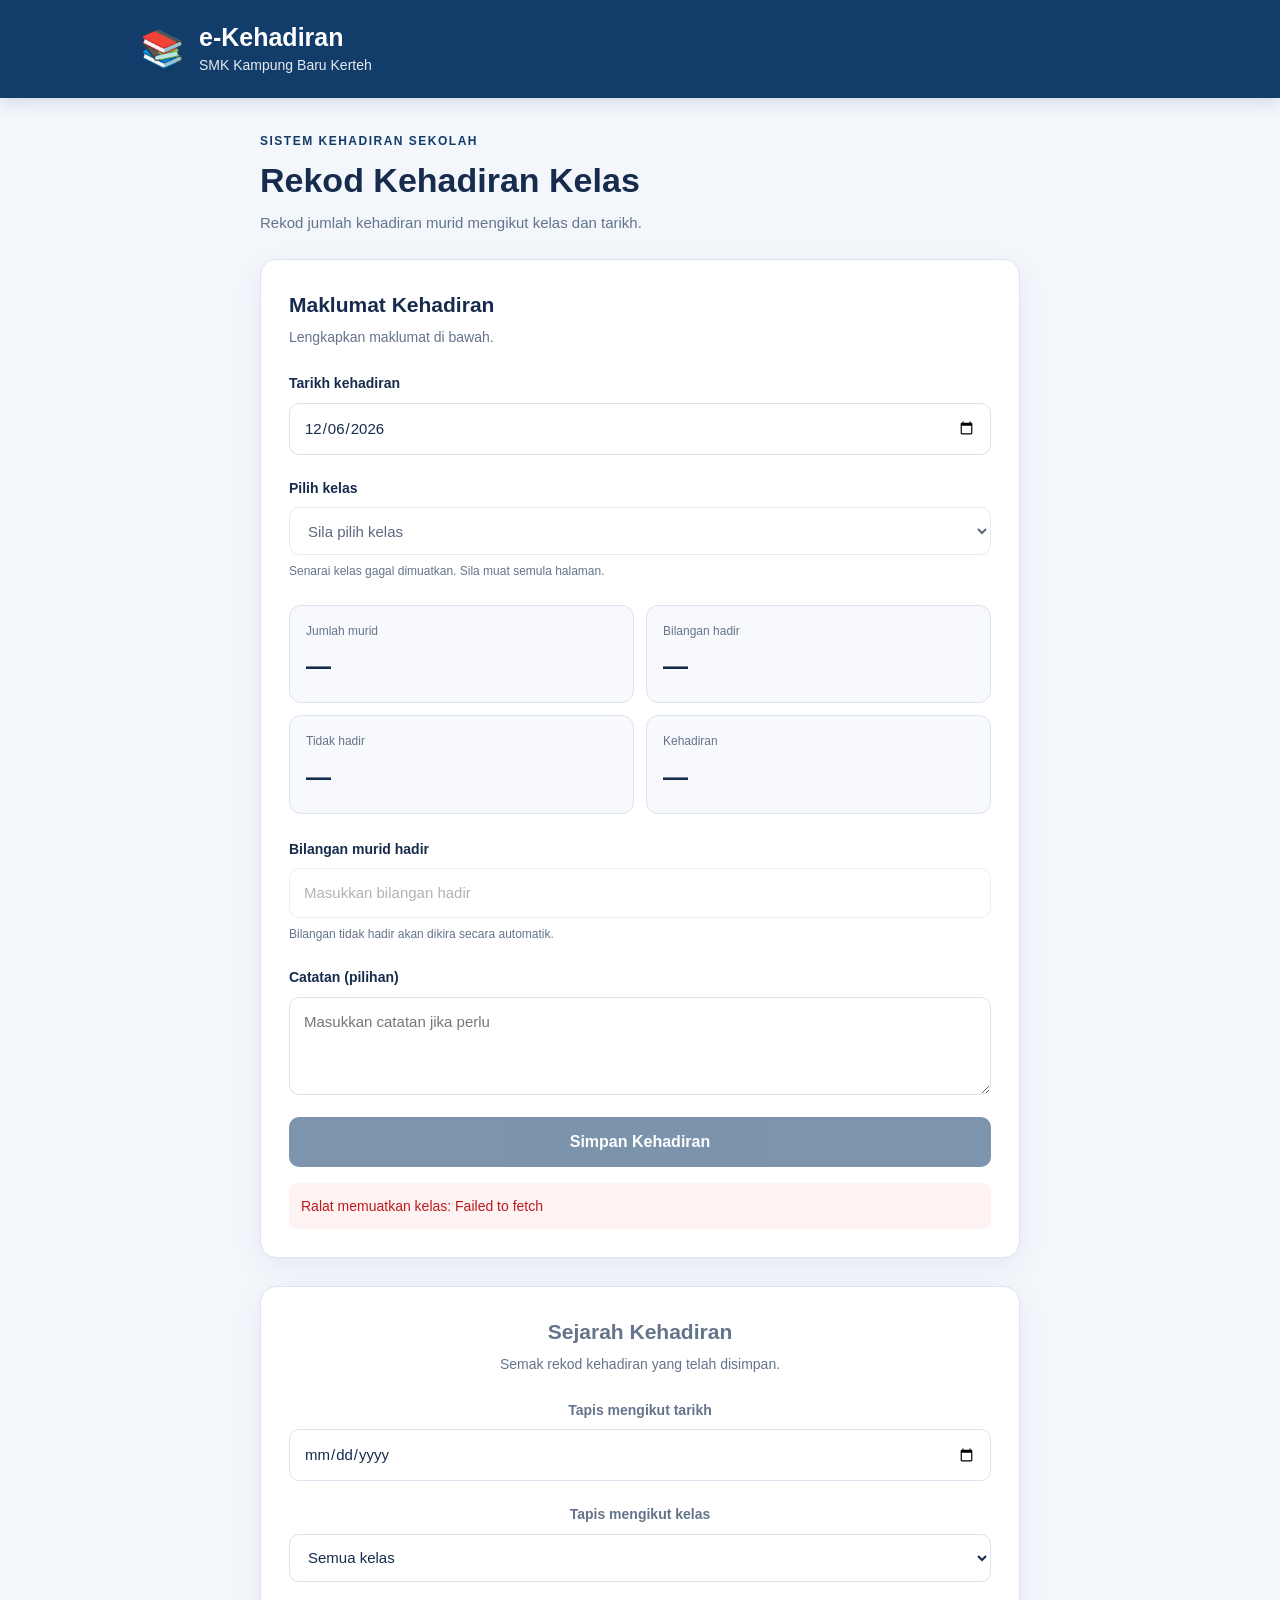
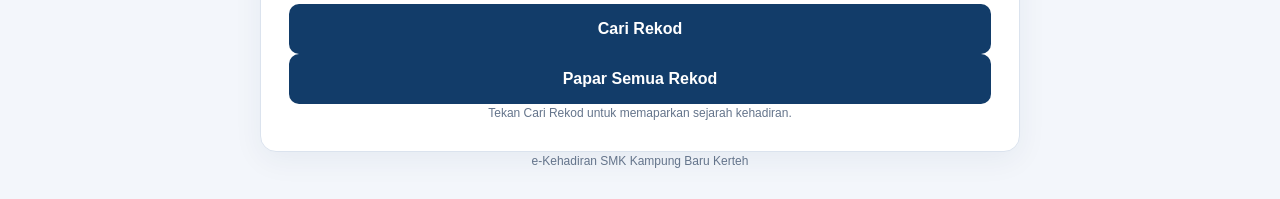
==== commit 4e36615e: "Update index.html" ====
--- a/index.html
+++ b/index.html
@@ -111,6 +111,44 @@
     </section>
 
     <footer class="app-footer">
+      
+<section class="attendance-card history-card">
+  <div class="card-heading">
+    <h3>Sejarah Kehadiran</h3>
+    <p>Semak rekod kehadiran yang telah disimpan.</p>
+  </div>
+
+  <div class="form-group">
+    <label for="filterTarikh">Tapis mengikut tarikh</label>
+    <input type="date" id="filterTarikh">
+  </div>
+
+  <div class="form-group">
+    <label for="filterKelas">Tapis mengikut kelas</label>
+    <select id="filterKelas">
+      <option value="">Semua kelas</option>
+    </select>
+  </div>
+
+  <button type="button" id="searchHistoryButton">
+    Cari Rekod
+  </button>
+
+  <button
+    type="button"
+    id="resetHistoryButton"
+    class="secondary-button"
+  >
+    Papar Semua Rekod
+  </button>
+
+  <p id="historyMessage" class="message" role="status"></p>
+
+  <div id="historyResults" class="history-results">
+    <p>Tekan Cari Rekod untuk memaparkan sejarah kehadiran.</p>
+  </div>
+</section>
+
       <p>e-Kehadiran SMK Kampung Baru Kerteh</p>
     </footer>
   </main>
--- a/css/style.css
+++ b/css/style.css
@@ -257,3 +257,115 @@
     font-size: 22px;
   }
 }
+
+
+/* PEMBAIKAN PAPARAN TELEFON */
+html {
+  width: 100%;
+  max-width: 100%;
+  overflow-x: hidden;
+}
+
+body {
+  width: 100%;
+  max-width: 100%;
+  overflow-x: hidden;
+}
+
+.container,
+.attendance-card,
+form,
+.form-group {
+  min-width: 0;
+  max-width: 100%;
+}
+
+input,
+select,
+textarea {
+  display: block;
+  width: 100%;
+  max-width: 100%;
+  min-width: 0;
+}
+
+input[type="date"],
+input[type="number"] {
+  box-sizing: border-box;
+  min-width: 0;
+  max-width: 100%;
+}
+
+@media (max-width: 480px) {
+  .container {
+    width: calc(100% - 24px);
+  }
+
+  .attendance-card {
+    padding: 16px 12px;
+  }
+
+  .form-group {
+    width: 100%;
+  }
+
+  input,
+  select,
+  textarea {
+    font-size: 16px;
+  }
+
+  
+/* FIX KHUSUS INPUT TARIKH PADA TELEFON */
+.attendance-card,
+.attendance-card form,
+.attendance-card .form-group {
+  width: 100%;
+  min-width: 0;
+  max-width: 100%;
+}
+
+.attendance-card input,
+.attendance-card select,
+.attendance-card textarea {
+  width: 100%;
+  min-width: 0;
+  max-width: 100%;
+  box-sizing: border-box;
+}
+
+.attendance-card input[type="date"] {
+  display: block;
+  appearance: none;
+  -webkit-appearance: none;
+  width: 100%;
+  min-width: 0;
+  max-width: 100%;
+  box-sizing: border-box;
+  padding: 10px 6px;
+  margin: 0;
+}
+
+@media (max-width: 480px) {
+  .container {
+    width: calc(100% - 24px);
+    max-width: 100%;
+  }
+
+  .attendance-card {
+    padding: 16px 10px;
+    overflow: hidden;
+  }
+
+  .attendance-card input[type="date"] {
+    font-size: 16px;
+    padding-left: 4px;
+    padding-right: 4px;
+  }
+}
+
+  input[type="date"] {
+    padding: 10px 8px;
+  }
+}
+
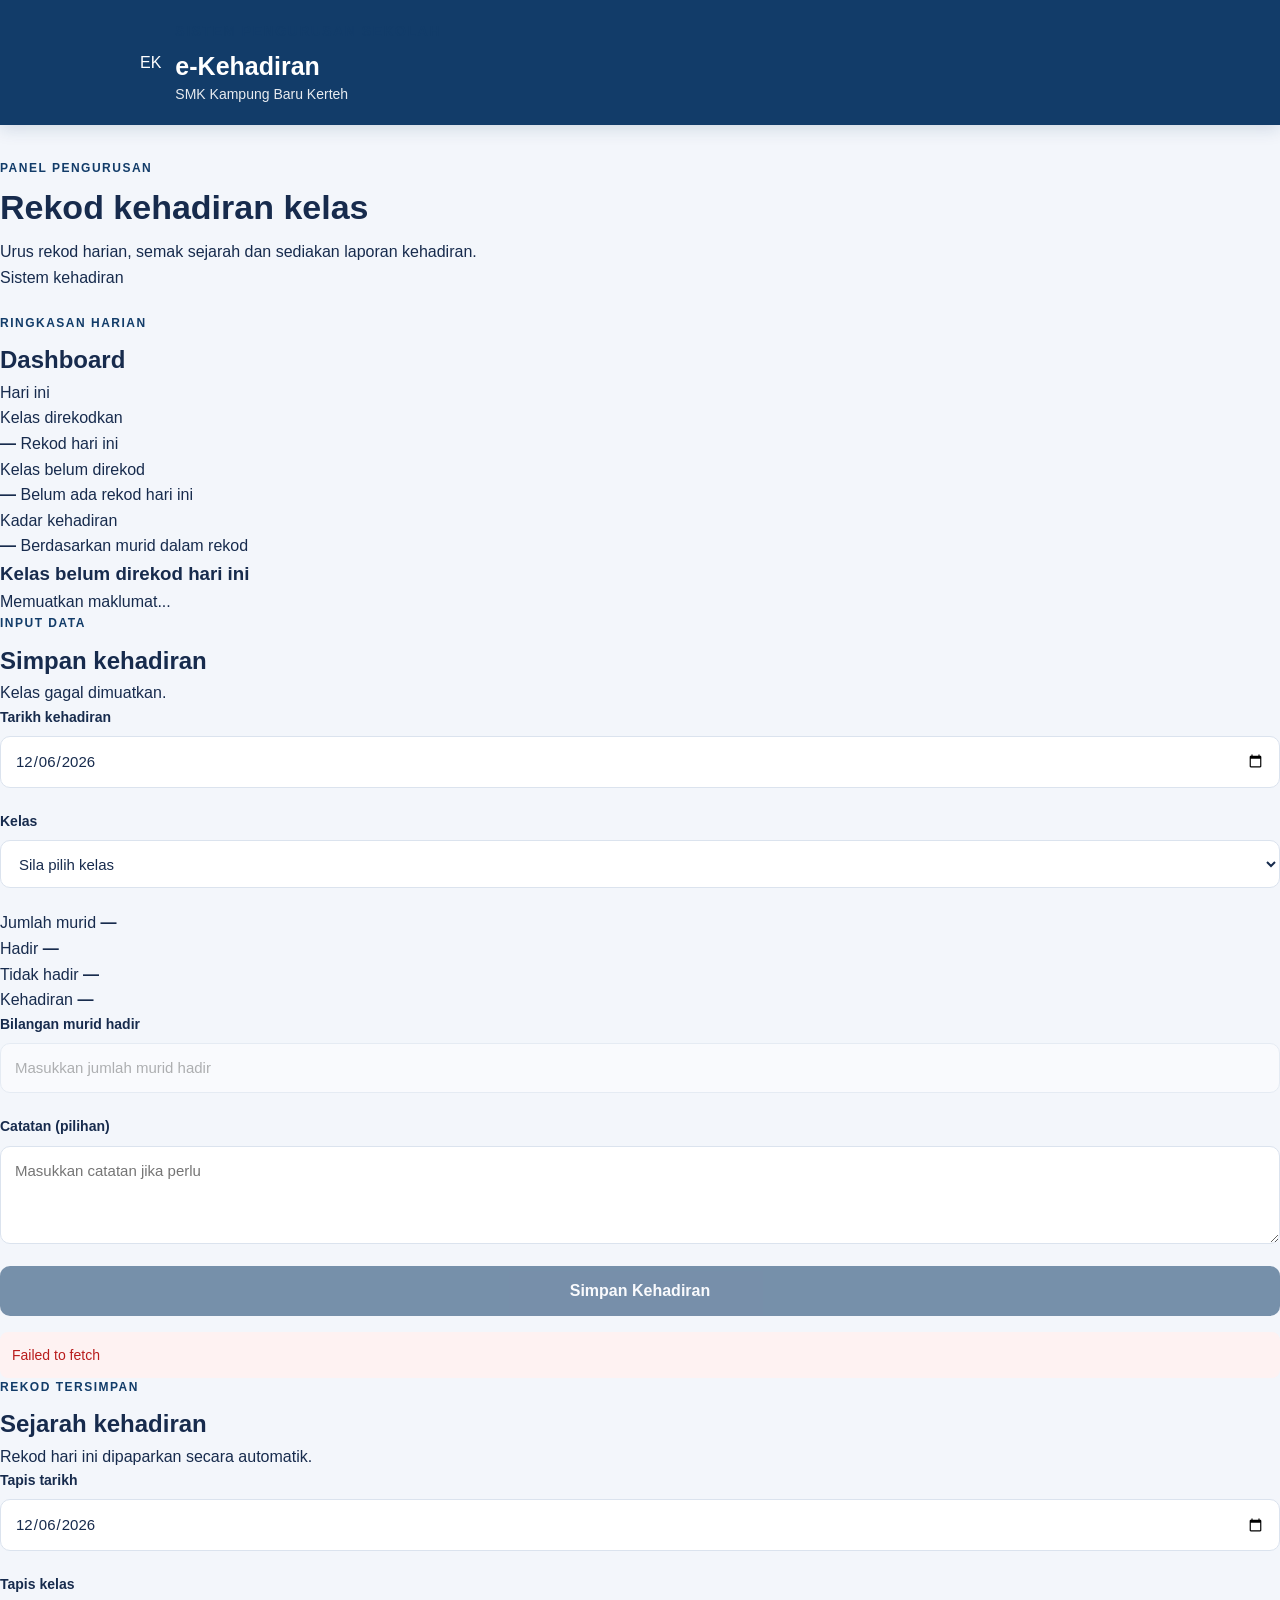
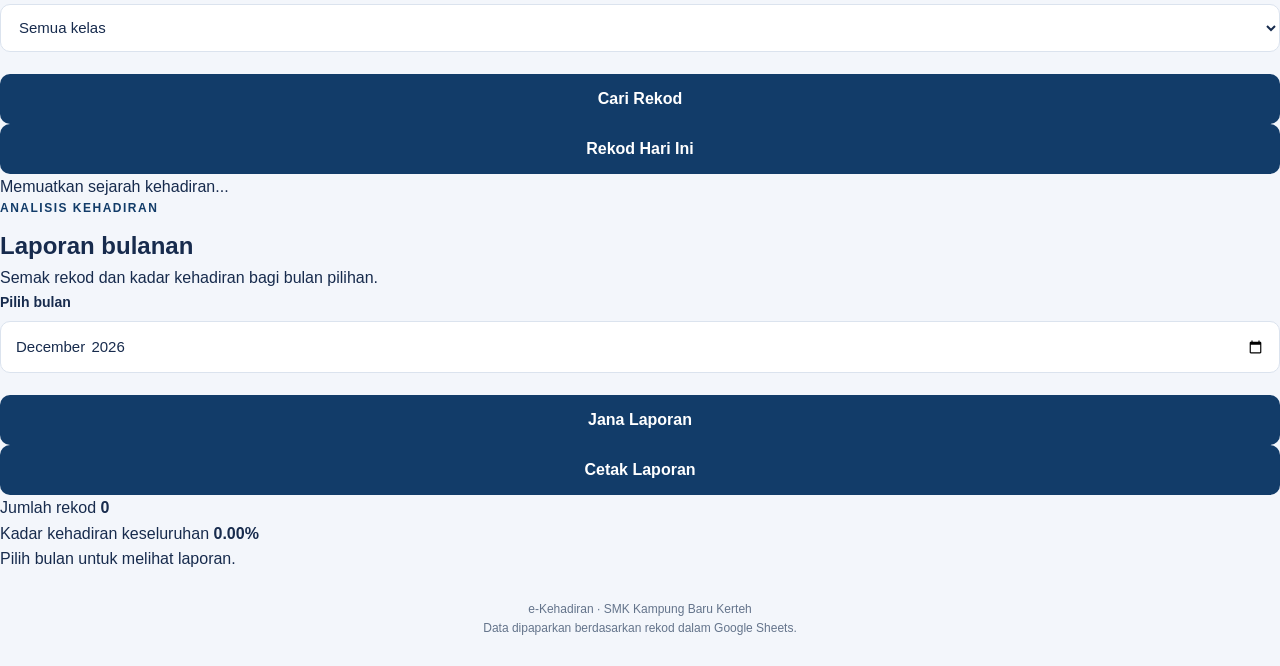
==== commit ec068bf7: "Update index.html" ====
--- a/index.html
+++ b/index.html
@@ -3,153 +3,294 @@
 <html lang="ms">
 <head>
   <meta charset="UTF-8">
-  <meta name="viewport" content="width=device-width, initial-scale=1.0">
-  <meta name="theme-color" content="#123c69">
-
+  <meta name="viewport" content="width=device-width, initial-scale=1">
+  <meta name="theme-color" content="#123c35">
+  <meta name="description" content="Sistem pengurusan kehadiran SMK Kampung Baru Kerteh">
   <title>e-Kehadiran | SMK Kampung Baru Kerteh</title>
-
   <link rel="stylesheet" href="css/style.css">
-<script src="js/script.js" defer></script>
+  <script src="js/script.js" defer></script>
 </head>
 
 <body>
   <header class="app-header">
     <div class="header-inner">
-      <div class="brand-icon" aria-hidden="true">📚</div>
+      <div class="brand-mark" aria-hidden="true">EK</div>
       <div>
+        <p class="eyebrow">SISTEM PENGURUSAN SEKOLAH</p>
         <h1>e-Kehadiran</h1>
-        <p>SMK Kampung Baru Kerteh</p>
+        <p class="school-name">SMK Kampung Baru Kerteh</p>
       </div>
     </div>
   </header>
 
-  <main class="container">
+  <main class="page-container">
     <section class="welcome-section">
-      <p class="eyebrow">SISTEM KEHADIRAN SEKOLAH</p>
-      <h2>Rekod Kehadiran Kelas</h2>
-      <p>Rekod jumlah kehadiran murid mengikut kelas dan tarikh.</p>
-    </section>
-
-    <section class="attendance-card">
-      <div class="card-heading">
-        <h3>Maklumat Kehadiran</h3>
-        <p>Lengkapkan maklumat di bawah.</p>
-      </div>
-
-      <form id="attendanceForm">
+      <div>
+        <p class="eyebrow">PANEL PENGURUSAN</p>
+        <h2>Rekod kehadiran kelas</h2>
+        <p>Urus rekod harian, semak sejarah dan sediakan laporan kehadiran.</p>
+      </div>
+      <div class="today-label">
+        <span class="status-dot"></span>
+        Sistem kehadiran
+      </div>
+    </section>
+
+    <!-- DASHBOARD -->
+    <section class="section-block" aria-labelledby="dashboardTitle">
+      <div class="section-heading">
+        <div>
+          <p class="eyebrow">RINGKASAN HARIAN</p>
+          <h2 id="dashboardTitle">Dashboard</h2>
+        </div>
+        <span class="date-chip">Hari ini</span>
+      </div>
+
+      <div class="dashboard-grid">
+        <article class="stat-card">
+          <p>Kelas direkodkan</p>
+          <strong id="dashboardRecorded">—</strong>
+          <span>Rekod hari ini</span>
+        </article>
+
+        <article class="stat-card">
+          <p>Kelas belum direkod</p>
+          <strong id="dashboardMissing">—</strong>
+          <span>Belum ada rekod hari ini</span>
+        </article>
+
+        <article class="stat-card">
+          <p>Kadar kehadiran</p>
+          <strong id="dashboardRate">—</strong>
+          <span>Berdasarkan murid dalam rekod</span>
+        </article>
+      </div>
+
+      <article class="panel missing-panel">
+        <h3>Kelas belum direkod hari ini</h3>
+        <div id="missingClasses" class="missing-list">
+          <p>Memuatkan maklumat...</p>
+        </div>
+      </article>
+    </section>
+
+    <!-- BORANG SIMPAN -->
+    <section class="section-block" aria-labelledby="attendanceTitle">
+      <div class="section-heading">
+        <div>
+          <p class="eyebrow">INPUT DATA</p>
+          <h2 id="attendanceTitle">Simpan kehadiran</h2>
+        </div>
+      </div>
+
+      <section class="panel">
+        <p id="classStatus" class="status-text" role="status">
+          Memuatkan senarai kelas...
+        </p>
+
+        <form id="attendanceForm">
+          <div class="form-grid">
+            <div class="form-group">
+              <label for="tarikh">Tarikh kehadiran</label>
+              <input type="date" id="tarikh" required>
+            </div>
+
+            <div class="form-group">
+              <label for="kelas">Kelas</label>
+              <select id="kelas" required>
+                <option value="">Sila pilih kelas</option>
+              </select>
+            </div>
+          </div>
+
+          <div class="student-summary">
+            <div>
+              <span>Jumlah murid</span>
+              <strong id="jumlahMurid">—</strong>
+            </div>
+            <div>
+              <span>Hadir</span>
+              <strong id="jumlahHadirPreview">—</strong>
+            </div>
+            <div>
+              <span>Tidak hadir</span>
+              <strong id="jumlahTidakHadir">—</strong>
+            </div>
+            <div>
+              <span>Kehadiran</span>
+              <strong id="peratusKehadiran">—</strong>
+            </div>
+          </div>
+
+          <div class="form-group">
+            <label for="bilanganHadir">Bilangan murid hadir</label>
+            <input
+              type="number"
+              id="bilanganHadir"
+              min="0"
+              step="1"
+              placeholder="Masukkan jumlah murid hadir"
+              required
+              disabled
+            >
+          </div>
+
+          <div class="form-group">
+            <label for="catatan">Catatan (pilihan)</label>
+            <textarea
+              id="catatan"
+              rows="3"
+              placeholder="Masukkan catatan jika perlu"
+            ></textarea>
+          </div>
+
+          <button type="submit" id="saveButton" class="button-primary" disabled>
+            Simpan Kehadiran
+          </button>
+
+          <p id="message" class="message" role="status" aria-live="polite"></p>
+        </form>
+      </section>
+    </section>
+
+    <!-- SEJARAH -->
+    <section class="section-block" aria-labelledby="historyTitle">
+      <div class="section-heading">
+        <div>
+          <p class="eyebrow">REKOD TERSIMPAN</p>
+          <h2 id="historyTitle">Sejarah kehadiran</h2>
+          <p>Rekod hari ini dipaparkan secara automatik.</p>
+        </div>
+      </div>
+
+      <section class="panel">
+        <div class="form-grid">
+          <div class="form-group">
+            <label for="filterTarikh">Tapis tarikh</label>
+            <input type="date" id="filterTarikh">
+          </div>
+
+          <div class="form-group">
+            <label for="filterKelas">Tapis kelas</label>
+            <select id="filterKelas">
+              <option value="">Semua kelas</option>
+            </select>
+          </div>
+        </div>
+
+        <div class="button-row">
+          <button type="button" id="searchHistoryButton" class="button-primary">
+            Cari Rekod
+          </button>
+          <button type="button" id="resetHistoryButton" class="button-secondary">
+            Rekod Hari Ini
+          </button>
+        </div>
+
+        <p id="historyMessage" class="message" role="status" aria-live="polite"></p>
+        <div id="historyResults" class="history-results">
+          <p class="empty-state">Memuatkan sejarah kehadiran...</p>
+        </div>
+      </section>
+    </section>
+
+    <!-- EDIT -->
+    <section id="editPanel" class="section-block panel edit-panel" hidden aria-labelledby="editTitle">
+      <div class="section-heading">
+        <div>
+          <p class="eyebrow">KEMAS KINI DATA</p>
+          <h2 id="editTitle">Edit rekod kehadiran</h2>
+          <p>Perubahan akan disimpan pada rekod asal.</p>
+        </div>
+      </div>
+
+      <form id="editForm">
+        <input type="hidden" id="editId">
+
+        <div class="form-grid">
+          <div class="form-group">
+            <label for="editTarikh">Tarikh</label>
+            <input type="date" id="editTarikh" required>
+          </div>
+
+          <div class="form-group">
+            <label for="editKelas">Kelas</label>
+            <select id="editKelas" required>
+              <option value="">Sila pilih kelas</option>
+            </select>
+          </div>
+        </div>
+
         <div class="form-group">
-          <label for="tarikh">Tarikh kehadiran</label>
-          <input type="date" id="tarikh" name="tarikh" required>
-        </div>
+          <label for="editHadir">Bilangan hadir</label>
+          <input type="number" id="editHadir" min="0" step="1" required>
+        </div>
+
+        <p id="editPreview" class="status-text"></p>
 
         <div class="form-group">
-          <label for="kelas">Pilih kelas</label>
-          <select id="kelas" name="kelas" required>
-            <option value="">Sila pilih kelas</option>
-          </select>
-          <small id="classStatus" class="help-text">
-            Memuatkan senarai kelas...
-          </small>
-        </div>
-
-        <div class="stats-grid">
-          <div class="stat-box">
-            <span class="stat-label">Jumlah murid</span>
-            <strong id="jumlahMurid">—</strong>
-          </div>
-
-          <div class="stat-box">
-            <span class="stat-label">Bilangan hadir</span>
-            <strong id="jumlahHadirPreview">—</strong>
-          </div>
-
-          <div class="stat-box">
-            <span class="stat-label">Tidak hadir</span>
-            <strong id="jumlahTidakHadir">—</strong>
-          </div>
-
-          <div class="stat-box">
-            <span class="stat-label">Kehadiran</span>
-            <strong id="peratusKehadiran">—</strong>
-          </div>
-        </div>
-
-        <div class="form-group">
-          <label for="bilanganHadir">Bilangan murid hadir</label>
-          <input
-            type="number"
-            id="bilanganHadir"
-            name="bilanganHadir"
-            min="0"
-            step="1"
-            placeholder="Masukkan bilangan hadir"
-            required
-            disabled
-          >
-          <small class="help-text">
-            Bilangan tidak hadir akan dikira secara automatik.
-          </small>
-        </div>
-
-        <div class="form-group">
-          <label for="catatan">Catatan (pilihan)</label>
-          <textarea
-            id="catatan"
-            name="catatan"
-            rows="3"
-            maxlength="500"
-            placeholder="Masukkan catatan jika perlu"
-          ></textarea>
-        </div>
-
-        <button type="submit" id="saveButton" disabled>
-          Simpan Kehadiran
-        </button>
-
-        <p id="message" class="message" role="status" aria-live="polite"></p>
+          <label for="editCatatan">Catatan</label>
+          <textarea id="editCatatan" rows="3"></textarea>
+        </div>
+
+        <div class="button-row">
+          <button type="submit" class="button-primary">Simpan Perubahan</button>
+          <button type="button" id="cancelEdit" class="button-secondary">
+            Batal
+          </button>
+        </div>
+
+        <p id="editMessage" class="message" role="status" aria-live="polite"></p>
       </form>
     </section>
 
+    <!-- LAPORAN BULANAN -->
+    <section class="section-block" aria-labelledby="reportTitle">
+      <div class="section-heading">
+        <div>
+          <p class="eyebrow">ANALISIS KEHADIRAN</p>
+          <h2 id="reportTitle">Laporan bulanan</h2>
+          <p>Semak rekod dan kadar kehadiran bagi bulan pilihan.</p>
+        </div>
+      </div>
+
+      <section class="panel">
+        <div class="form-group report-filter">
+          <label for="filterBulan">Pilih bulan</label>
+          <input type="month" id="filterBulan" required>
+        </div>
+
+        <div class="button-row">
+          <button type="button" id="searchReportButton" class="button-primary">
+            Jana Laporan
+          </button>
+          <button type="button" id="printReportButton" class="button-secondary">
+            Cetak Laporan
+          </button>
+        </div>
+
+        <div class="report-summary">
+          <div>
+            <span>Jumlah rekod</span>
+            <strong id="reportCount">0</strong>
+          </div>
+          <div>
+            <span>Kadar kehadiran keseluruhan</span>
+            <strong id="reportRate">0.00%</strong>
+          </div>
+        </div>
+
+        <p id="reportMessage" class="message" role="status" aria-live="polite"></p>
+
+        <div id="reportResults" class="table-wrapper">
+          <p class="empty-state">Pilih bulan untuk melihat laporan.</p>
+        </div>
+      </section>
+    </section>
+
     <footer class="app-footer">
-      
-<section class="attendance-card history-card">
-  <div class="card-heading">
-    <h3>Sejarah Kehadiran</h3>
-    <p>Semak rekod kehadiran yang telah disimpan.</p>
-  </div>
-
-  <div class="form-group">
-    <label for="filterTarikh">Tapis mengikut tarikh</label>
-    <input type="date" id="filterTarikh">
-  </div>
-
-  <div class="form-group">
-    <label for="filterKelas">Tapis mengikut kelas</label>
-    <select id="filterKelas">
-      <option value="">Semua kelas</option>
-    </select>
-  </div>
-
-  <button type="button" id="searchHistoryButton">
-    Cari Rekod
-  </button>
-
-  <button
-    type="button"
-    id="resetHistoryButton"
-    class="secondary-button"
-  >
-    Papar Semua Rekod
-  </button>
-
-  <p id="historyMessage" class="message" role="status"></p>
-
-  <div id="historyResults" class="history-results">
-    <p>Tekan Cari Rekod untuk memaparkan sejarah kehadiran.</p>
-  </div>
-</section>
-
-      <p>e-Kehadiran SMK Kampung Baru Kerteh</p>
+      <p>e-Kehadiran · SMK Kampung Baru Kerteh</p>
+      <p>Data dipaparkan berdasarkan rekod dalam Google Sheets.</p>
     </footer>
   </main>
 </body>
